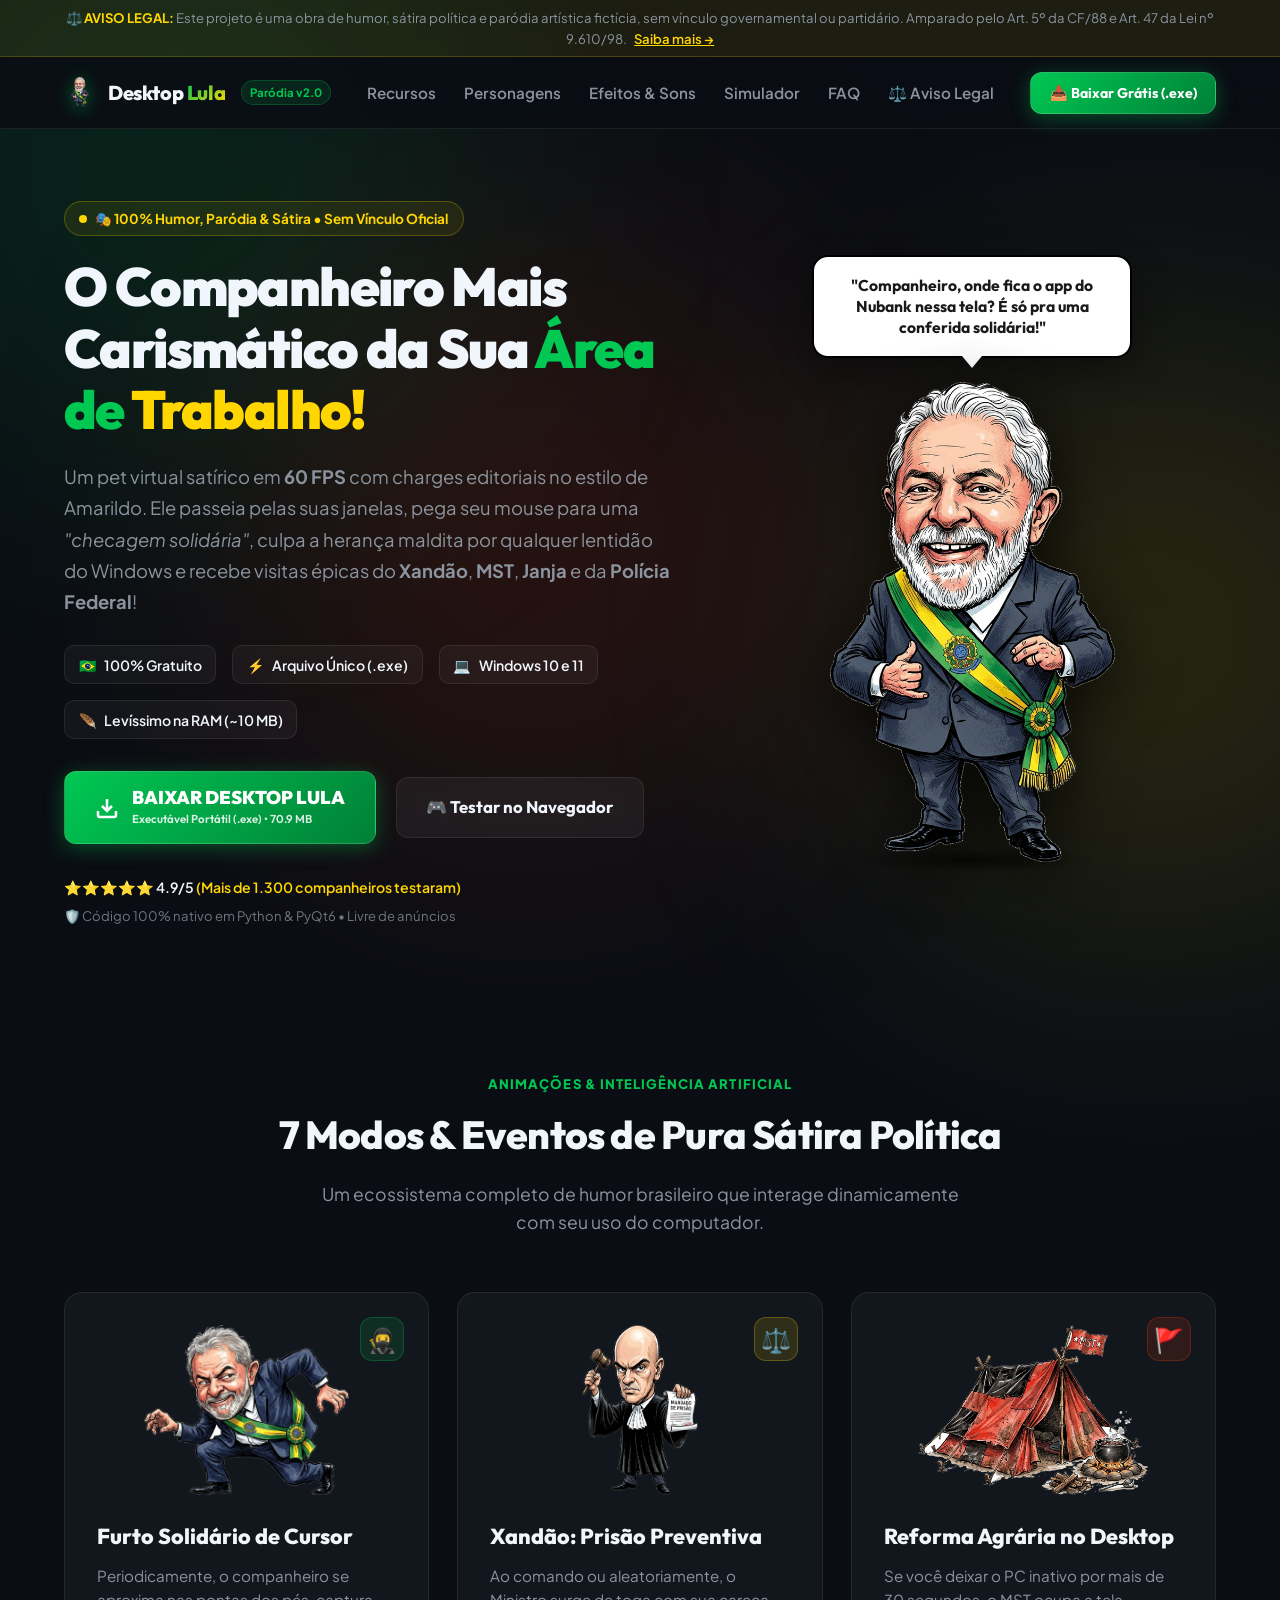
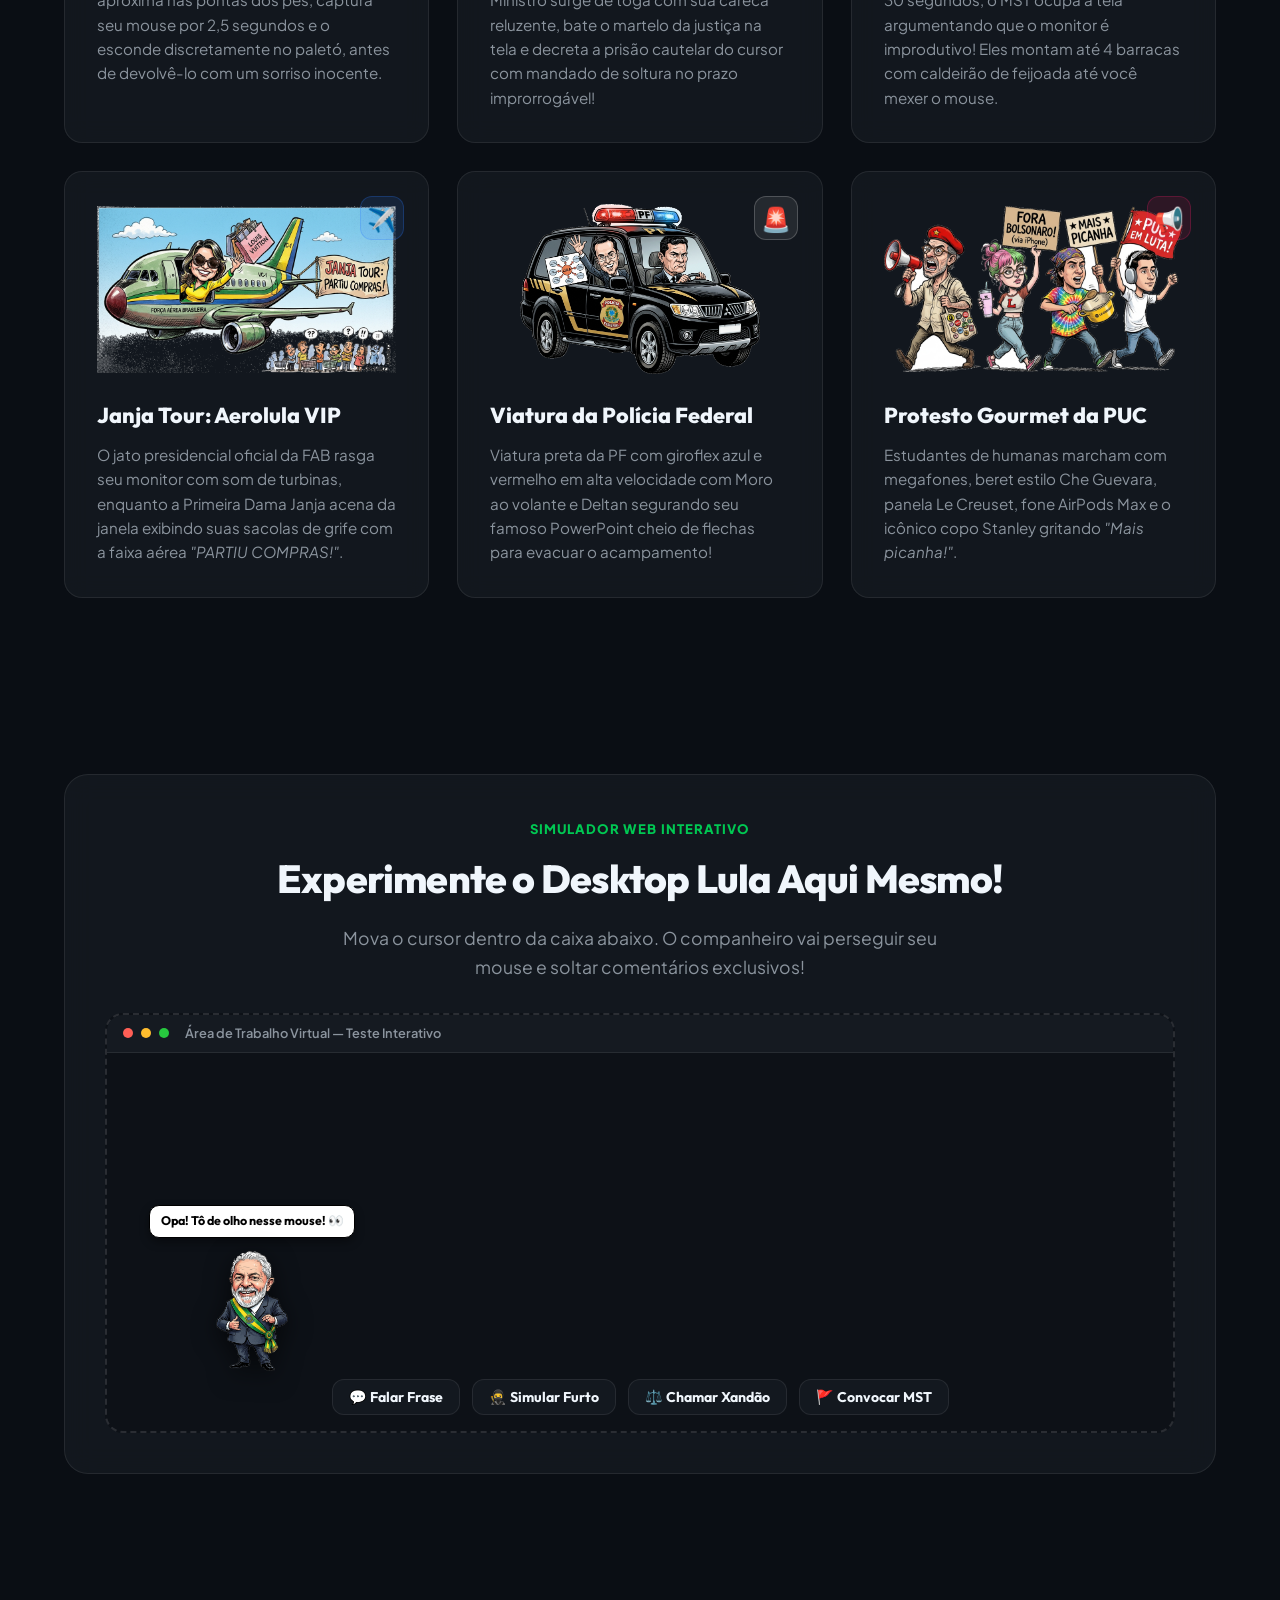
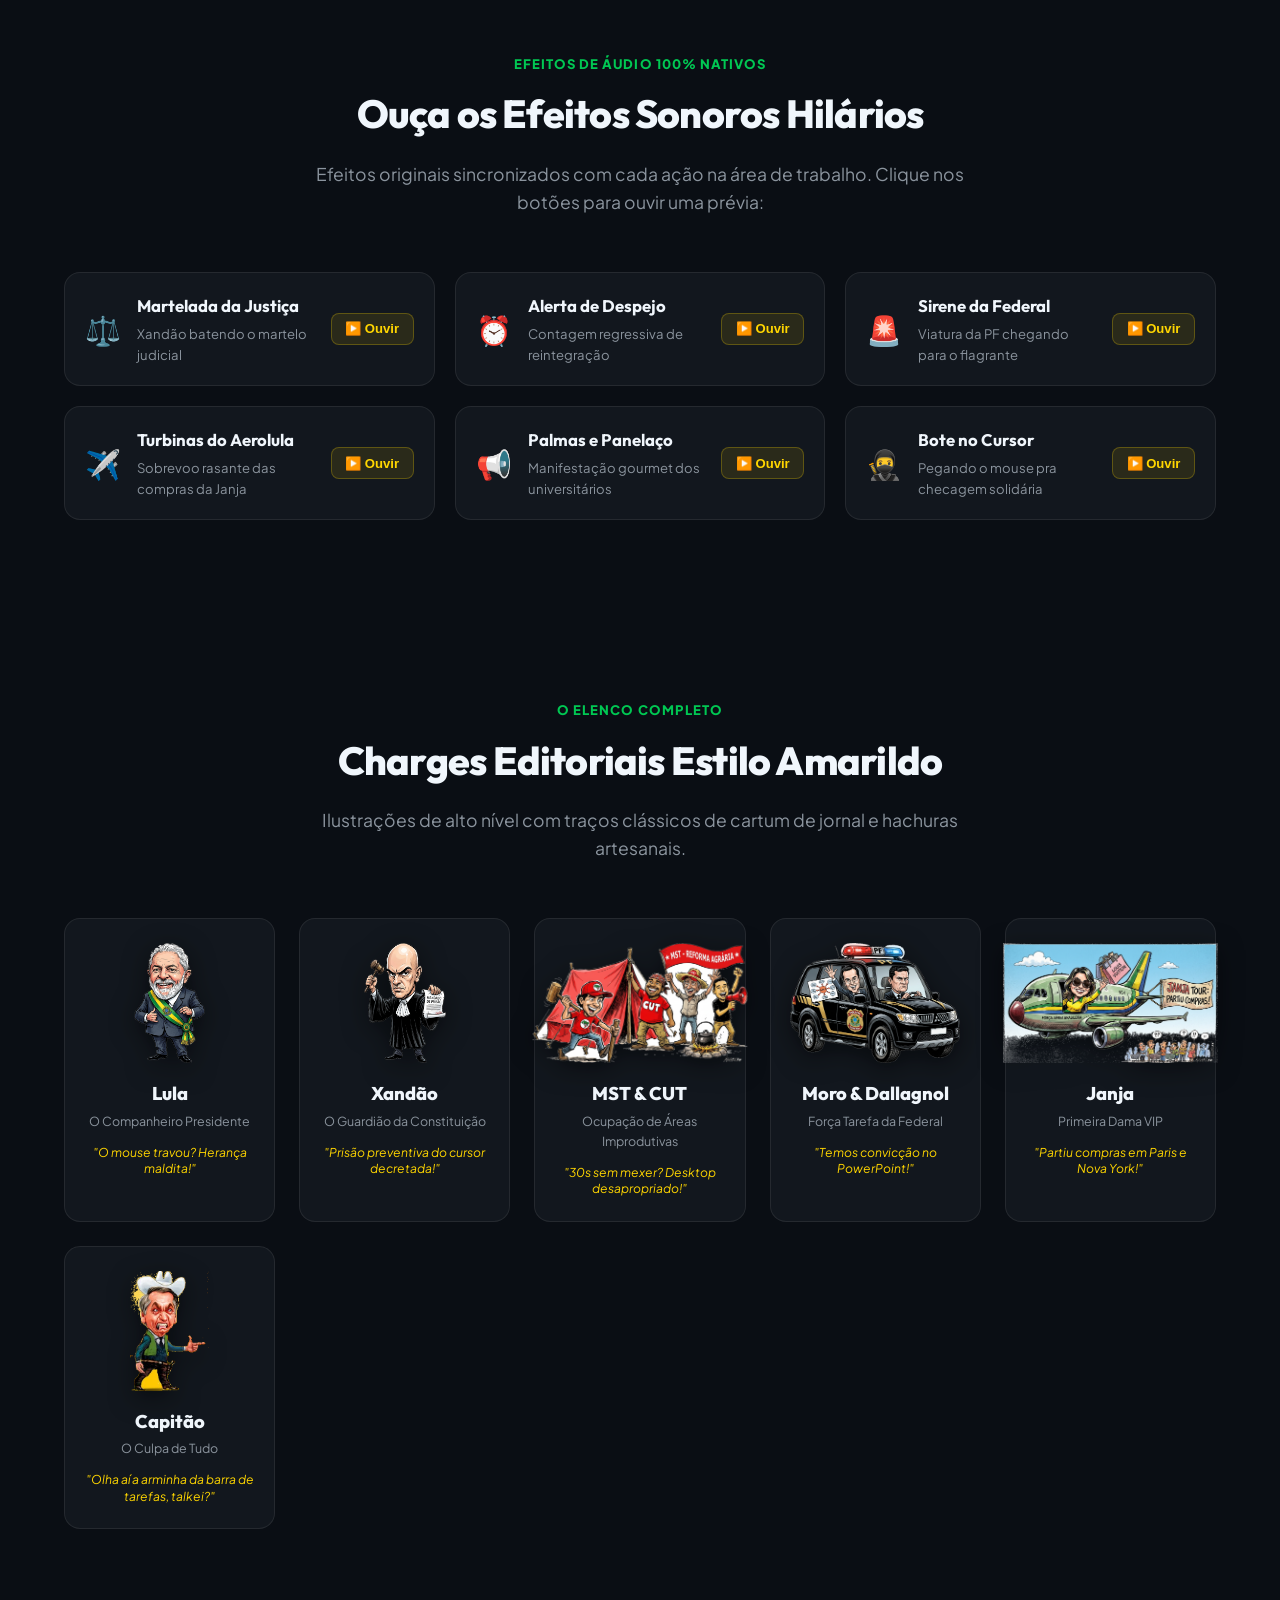
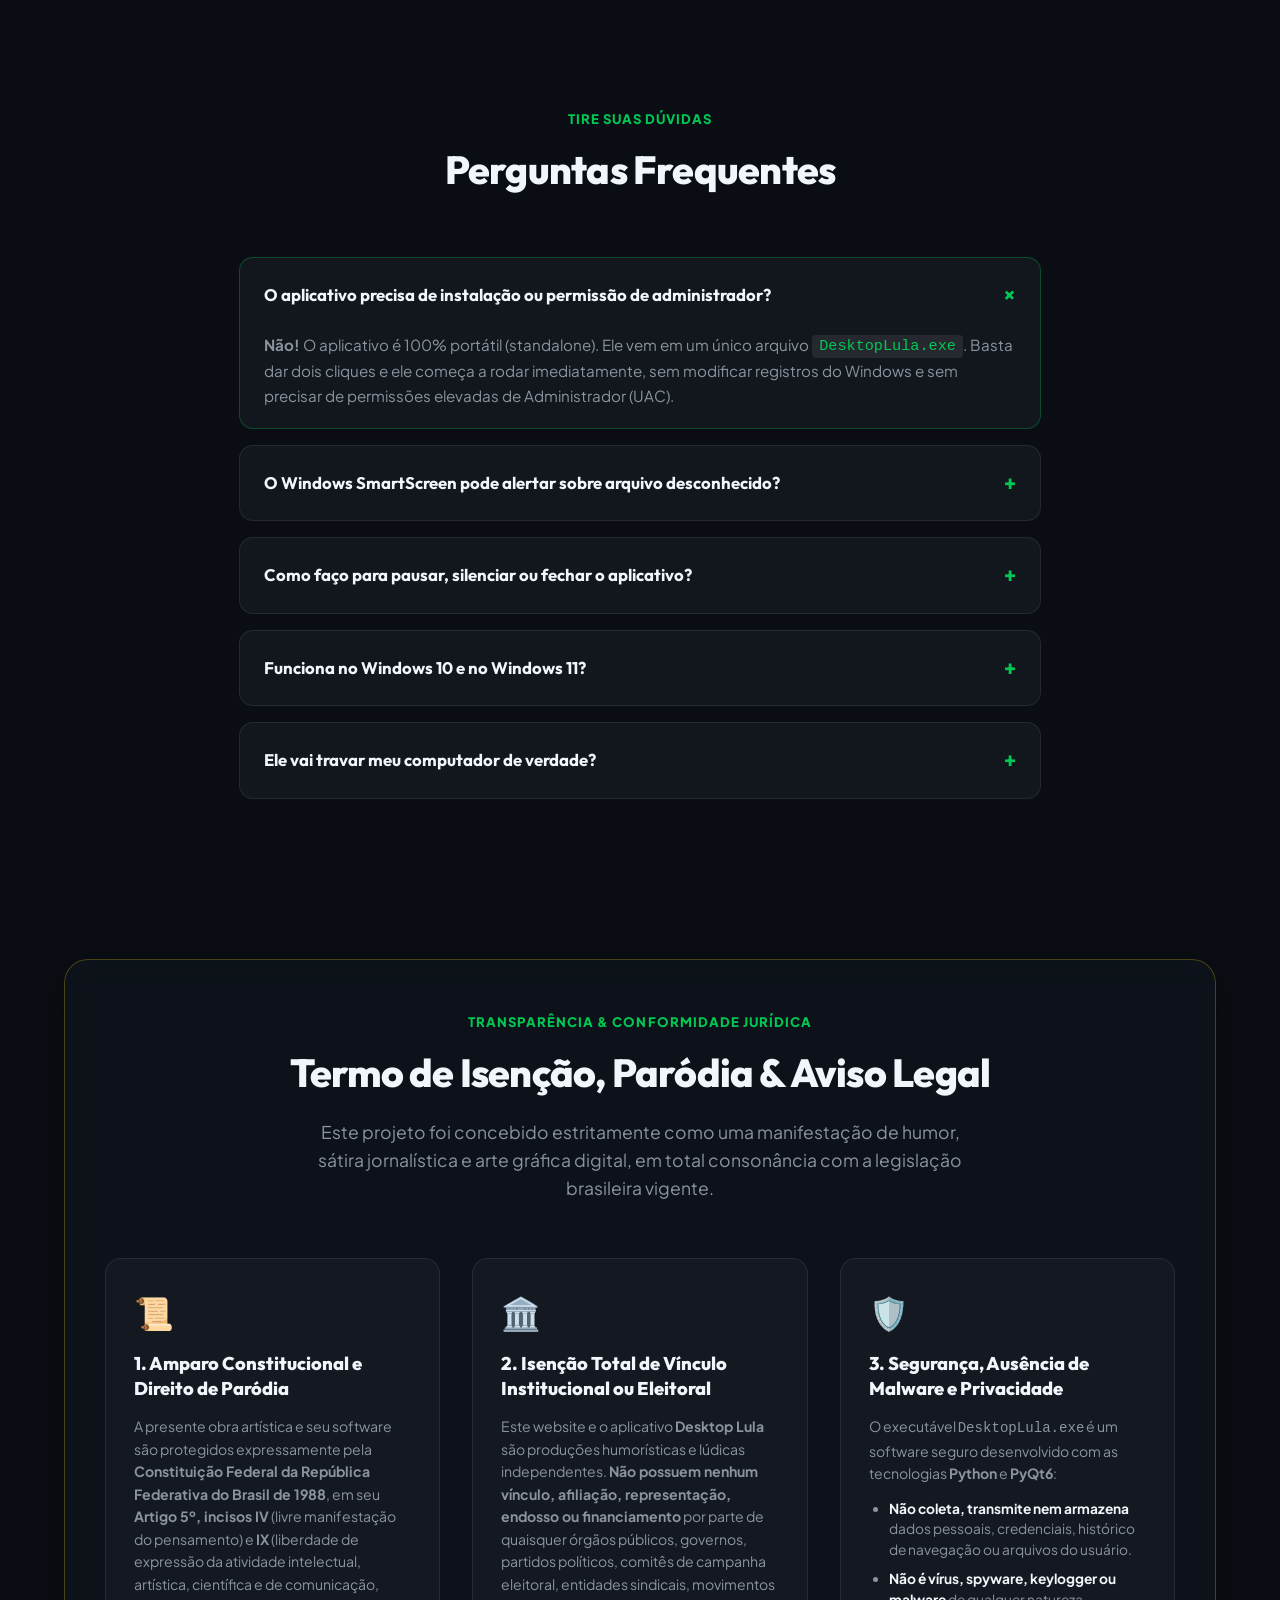
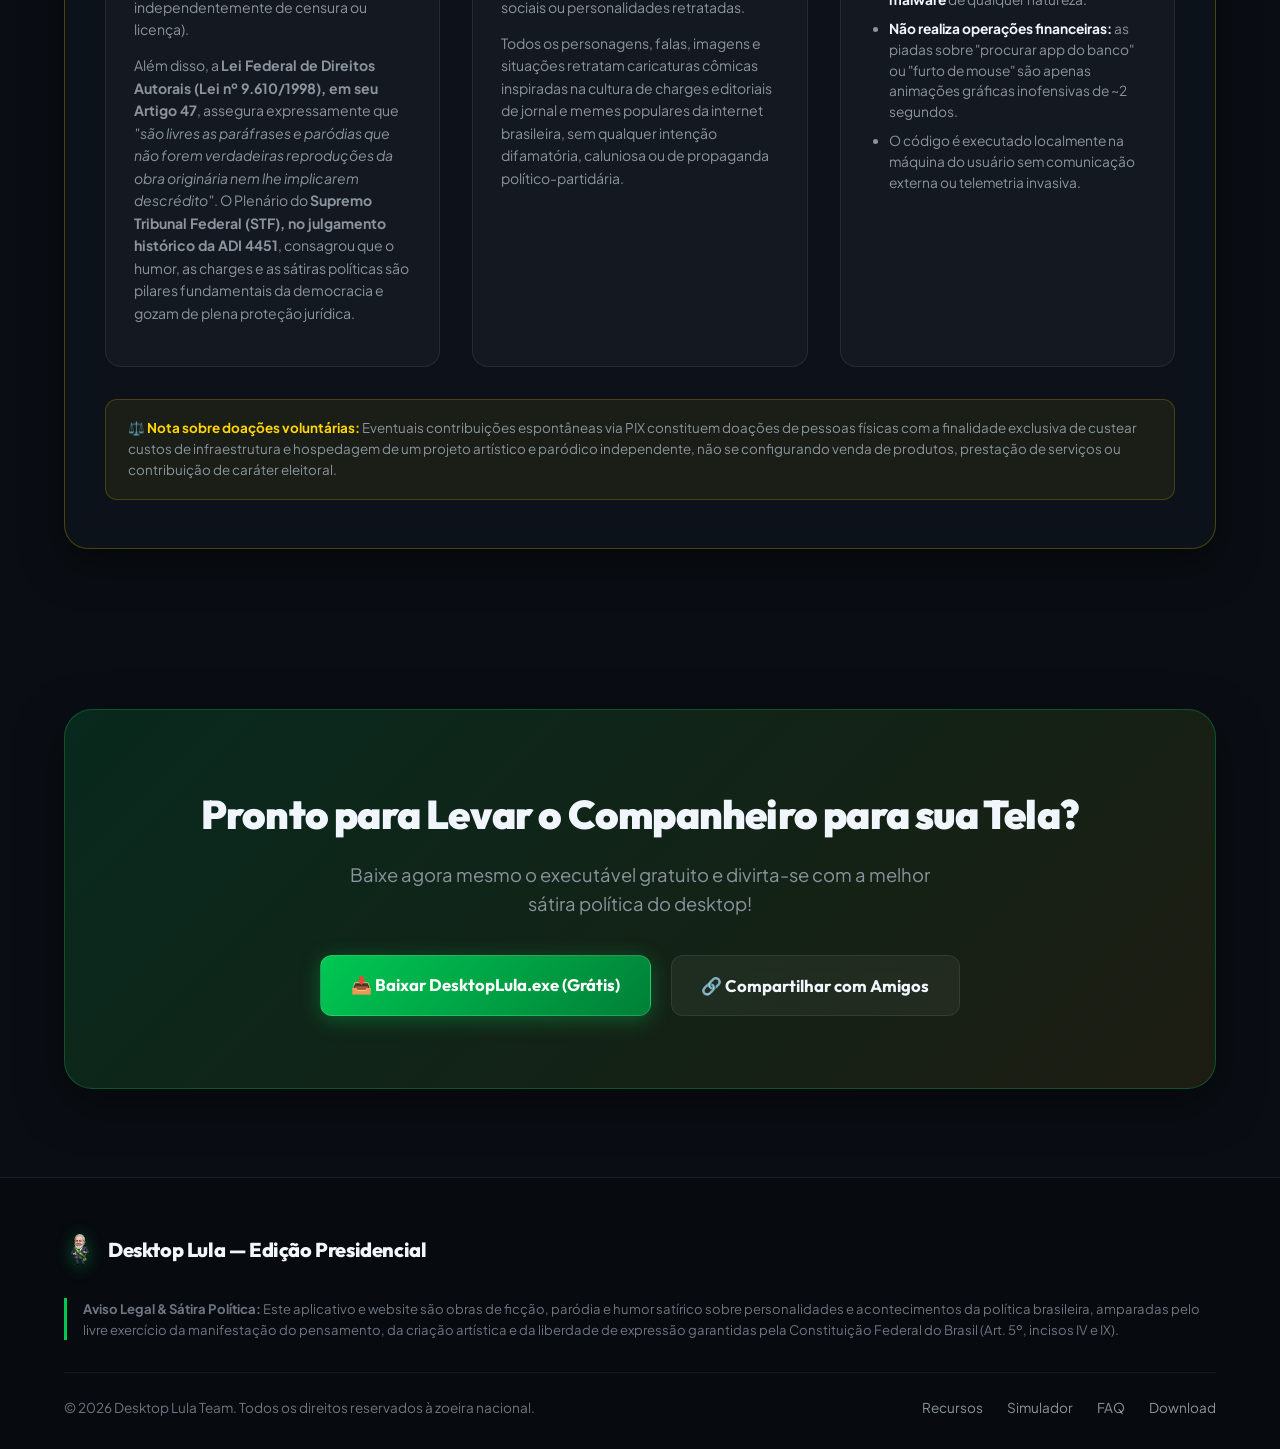
==== index.html @ 82ac5a2a "docs: configura links oficiais do repositorio e pasta docs para GitHub Pages" ====
<!DOCTYPE html>
<html lang="pt-BR">
<head>
  <meta charset="UTF-8">
  <meta name="viewport" content="width=device-width, initial-scale=1.0">
  <meta http-equiv="X-UA-Compatible" content="ie=edge">

  <!-- Primary Meta Tags & SEO -->
  <title>Desktop Lula: Edição Presidencial — O Pet Virtual Satírico para Windows</title>
  <meta name="title" content="Desktop Lula: Edição Presidencial — O Pet Virtual Satírico para Windows">
  <meta name="description" content="Baixe grátis o Desktop Lula: o mascote virtual satírico para Windows! Ele caminha pela sua tela, pega o cursor emprestado, traz o Xandão, MST, Janja e a Polícia Federal com charges exclusivas estilo Amarildo.">
  <meta name="keywords" content="desktop lula, lula pet virtual, shimeji lula windows, baixar lula pet pc, desktop pet brasil, xandao mouse, mst barracas pc, satira politica download gratis, aerolula janja, pet virtual satira">
  <meta name="author" content="Desktop Lula Team">
  <meta name="robots" content="index, follow, max-image-preview:large, max-snippet:-1, max-video-preview:-1">
  <link rel="canonical" href="https://pedrocentral09.github.io/luladesktop/">
  <meta name="theme-color" content="#008037">

  <!-- Open Graph / Facebook / WhatsApp -->
  <meta property="og:type" content="website">
  <meta property="og:url" content="https://pedrocentral09.github.io/luladesktop/">
  <meta property="og:title" content="Desktop Lula: Edição Presidencial — Baixe Grátis para Windows!">
  <meta property="og:description" content="O mascote virtual que pega seu mouse emprestado, culpa a herança maldita e traz visitas do Xandão, MST e Polícia Federal para sua área de trabalho!">
  <meta property="og:image" content="images/lula_hero.png">
  <meta property="og:image:alt" content="Caricatura do Desktop Lula caminhando na área de trabalho">
  <meta property="og:locale" content="pt_BR">
  <meta property="og:site_name" content="Desktop Lula Presidencial">

  <!-- Twitter Card -->
  <meta name="twitter:card" content="summary_large_image">
  <meta name="twitter:url" content="https://pedrocentral09.github.io/luladesktop/">
  <meta name="twitter:title" content="Desktop Lula: Edição Presidencial — Baixe Grátis para Windows!">
  <meta name="twitter:description" content="O pet virtual satírico que caminha pela sua tela e traz toda a política brasileira em charges animadas!">
  <meta name="twitter:image" content="images/lula_hero.png">

  <!-- Favicon -->
  <link rel="icon" type="image/x-icon" href="images/favicon.ico">

  <!-- Preconnect to fonts -->
  <link rel="preconnect" href="https://fonts.googleapis.com">
  <link rel="preconnect" href="https://fonts.gstatic.com" crossorigin>
  <link href="https://fonts.googleapis.com/css2?family=Outfit:wght@400;600;700;800;900&family=Plus+Jakarta+Sans:wght@400;500;600;700&display=swap" rel="stylesheet">

  <!-- Stylesheet -->
  <link rel="stylesheet" href="styles.css">

  <!-- Schema.org Structured Data -->
  <script type="application/ld+json">
  {
    "@context": "https://schema.org",
    "@type": "SoftwareApplication",
    "name": "Desktop Lula: Edição Presidencial",
    "operatingSystem": "Windows 10, Windows 11",
    "applicationCategory": "EntertainmentApplication",
    "softwareVersion": "2.0.0",
    "fileSize": "70MB",
    "offers": {
      "@type": "Offer",
      "price": "0",
      "priceCurrency": "BRL"
    },
    "description": "Aplicativo de pet virtual satírico para desktop Windows com animações fluidas a 60 FPS, física realista, efeitos sonoros e charges de sátira política.",
    "aggregateRating": {
      "@type": "AggregateRating",
      "ratingValue": "4.9",
      "ratingCount": "1380",
      "bestRating": "5",
      "worstRating": "1"
    },
    "downloadUrl": "https://github.com/pedrocentral09/luladesktop/releases/latest/download/DesktopLula.exe"
  }
  </script>
</head>
<body>

  <!-- Background Animated Glow Gradients -->
  <div class="ambient-glow glow-green"></div>
  <div class="ambient-glow glow-yellow"></div>
  <div class="ambient-glow glow-red"></div>

  <!-- Top Notice Bar (Disclaimer de Humor e Paródia) -->
  <div class="top-legal-bar">
    <div class="container text-center">
      <span>⚖️ <strong>AVISO LEGAL:</strong> Este projeto é uma obra de humor, sátira política e paródia artística fictícia, sem vínculo governamental ou partidário. Amparado pelo Art. 5º da CF/88 e Art. 47 da Lei nº 9.610/98. <a href="#aviso-legal" class="top-legal-link">Saiba mais &rarr;</a></span>
    </div>
  </div>

  <!-- Header / Navigation -->
  <header class="site-header">
    <div class="container nav-container">
      <a href="#" class="brand">
        <img src="images/favicon.ico" alt="Ícone Presidencial" class="brand-icon">
        <span class="brand-name">Desktop <span class="text-gradient">Lula</span></span>
        <span class="badge-version">Paródia v2.0</span>
      </a>

      <nav class="nav-links">
        <a href="#recursos">Recursos</a>
        <a href="#personagens">Personagens</a>
        <a href="#sons">Efeitos & Sons</a>
        <a href="#demo">Simulador</a>
        <a href="#faq">FAQ</a>
        <a href="#aviso-legal">⚖️ Aviso Legal</a>
      </nav>

      <div class="nav-actions">
        <a href="https://github.com/pedrocentral09/luladesktop/releases/latest/download/DesktopLula.exe" class="btn btn-primary btn-sm" download>
          <span>📥 Baixar Grátis (.exe)</span>
        </a>
      </div>
    </div>
  </header>

  <!-- Hero Section -->
  <section class="hero-section">
    <div class="container hero-grid">
      <div class="hero-content">
        <div class="pill-badge">
          <span class="pill-dot"></span>
          <span>🎭 100% Humor, Paródia & Sátira • Sem Vínculo Oficial</span>
        </div>

        <h1 class="hero-title">
          O Companheiro Mais Carismático da Sua <span class="highlight-green">Área de</span> <span class="highlight-yellow">Trabalho!</span>
        </h1>

        <p class="hero-description">
          Um pet virtual satírico em <strong>60 FPS</strong> com charges editoriais no estilo de Amarildo. 
          Ele passeia pelas suas janelas, pega seu mouse para uma <em>"checagem solidária"</em>, culpa a herança maldita por qualquer lentidão do Windows e recebe visitas épicas do <strong>Xandão</strong>, <strong>MST</strong>, <strong>Janja</strong> e da <strong>Polícia Federal</strong>!
        </p>

        <!-- Highlights Badges -->
        <div class="hero-badges">
          <div class="badge-item">
            <span class="badge-icon">🇧🇷</span>
            <span>100% Gratuito</span>
          </div>
          <div class="badge-item">
            <span class="badge-icon">⚡</span>
            <span>Arquivo Único (.exe)</span>
          </div>
          <div class="badge-item">
            <span class="badge-icon">💻</span>
            <span>Windows 10 e 11</span>
          </div>
          <div class="badge-item">
            <span class="badge-icon">🪶</span>
            <span>Levíssimo na RAM (~10 MB)</span>
          </div>
        </div>

        <!-- Primary CTA Buttons -->
        <div class="hero-cta-group">
          <a href="https://github.com/pedrocentral09/luladesktop/releases/latest/download/DesktopLula.exe" class="btn btn-primary btn-lg" id="btn-download" download>
            <div class="btn-icon-wrapper">
              <svg width="24" height="24" viewBox="0 0 24 24" fill="none" stroke="currentColor" stroke-width="2.5"><path d="M21 15v4a2 2 0 0 1-2 2H5a2 2 0 0 1-2-2v-4"></path><polyline points="7 10 12 15 17 10"></polyline><line x1="12" y1="15" x2="12" y2="3"></line></svg>
            </div>
            <div class="btn-text">
              <span class="btn-title">BAIXAR DESKTOP LULA</span>
              <span class="btn-sub">Executável Portátil (.exe) • 70.9 MB</span>
            </div>
          </a>

          <a href="#demo" class="btn btn-secondary btn-lg">
            <span>🎮 Testar no Navegador</span>
          </a>
        </div>

        <!-- Social Proof & Compatibility -->
        <div class="hero-footer-info">
          <div class="rating-stars">
            ⭐⭐⭐⭐⭐ <span class="rating-val">4.9/5</span> (Mais de 1.300 companheiros testaram)
          </div>
          <div class="safe-tag">
            <span class="safe-icon">🛡️</span> Código 100% nativo em Python & PyQt6 • Livre de anúncios
          </div>
        </div>
      </div>

      <!-- Hero Visual Art -->
      <div class="hero-visual">
        <div class="visual-card">
          <div class="speech-bubble-hero" id="hero-bubble">
            <p id="hero-phrase">"Companheiro, onde fica o app do Nubank nessa tela? É só pra uma conferida solidária!"</p>
            <span class="bubble-arrow"></span>
          </div>
          <img src="images/lula_hero.png" alt="Desktop Lula Caricatura Oficial" class="hero-character-img" id="hero-lula-img">
          <div class="ground-shadow"></div>
        </div>
      </div>
    </div>
  </section>

  <!-- Features Grid Section -->
  <section class="section features-section" id="recursos">
    <div class="container">
      <div class="section-header text-center">
        <span class="section-tag">Animações & Inteligência Artificial</span>
        <h2 class="section-title">7 Modos & Eventos de Pura Sátira Política</h2>
        <p class="section-desc">Um ecossistema completo de humor brasileiro que interage dinamicamente com seu uso do computador.</p>
      </div>

      <div class="features-grid">

        <!-- Feature 1 -->
        <div class="feature-card">
          <div class="feature-icon-badge badge-green">🥷</div>
          <div class="feature-img-box">
            <img src="images/lula_sneak.png" alt="Furto sutil do cursor do mouse" loading="lazy">
          </div>
          <h3 class="feature-title">Furto Solidário de Cursor</h3>
          <p class="feature-text">
            Periodicamente, o companheiro se aproxima nas pontas dos pés, captura seu mouse por 2,5 segundos e o esconde discretamente no paletó, antes de devolvê-lo com um sorriso inocente.
          </p>
        </div>

        <!-- Feature 2 -->
        <div class="feature-card">
          <div class="feature-icon-badge badge-gold">⚖️</div>
          <div class="feature-img-box">
            <img src="images/xandao.png" alt="Xandão decretando prisão preventiva do cursor" loading="lazy">
          </div>
          <h3 class="feature-title">Xandão: Prisão Preventiva</h3>
          <p class="feature-text">
            Ao comando ou aleatoriamente, o Ministro surge de toga com sua careca reluzente, bate o martelo da justiça na tela e decreta a prisão cautelar do cursor com mandado de soltura no prazo improrrogável!
          </p>
        </div>

        <!-- Feature 3 -->
        <div class="feature-card">
          <div class="feature-icon-badge badge-red">🚩</div>
          <div class="feature-img-box">
            <img src="images/tent.png" alt="Barracas do MST acampando no desktop" loading="lazy">
          </div>
          <h3 class="feature-title">Reforma Agrária no Desktop</h3>
          <p class="feature-text">
            Se você deixar o PC inativo por mais de 30 segundos, o MST ocupa a tela argumentando que o monitor é improdutivo! Eles montam até 4 barracas com caldeirão de feijoada até você mexer o mouse.
          </p>
        </div>

        <!-- Feature 4 -->
        <div class="feature-card">
          <div class="feature-icon-badge badge-blue">✈️</div>
          <div class="feature-img-box">
            <img src="images/plane.png" alt="Aerolula da Janja sobrevoando o desktop" loading="lazy">
          </div>
          <h3 class="feature-title">Janja Tour: Aerolula VIP</h3>
          <p class="feature-text">
            O jato presidencial oficial da FAB rasga seu monitor com som de turbinas, enquanto a Primeira Dama Janja acena da janela exibindo suas sacolas de grife com a faixa aérea <em>"PARTIU COMPRAS!"</em>.
          </p>
        </div>

        <!-- Feature 5 -->
        <div class="feature-card">
          <div class="feature-icon-badge badge-dark">🚨</div>
          <div class="feature-img-box">
            <img src="images/police.png" alt="Viatura da Federal com Moro e Dallagnol" loading="lazy">
          </div>
          <h3 class="feature-title">Viatura da Polícia Federal</h3>
          <p class="feature-text">
            Viatura preta da PF com giroflex azul e vermelho em alta velocidade com Moro ao volante e Deltan segurando seu famoso PowerPoint cheio de flechas para evacuar o acampamento!
          </p>
        </div>

        <!-- Feature 6 -->
        <div class="feature-card">
          <div class="feature-icon-badge badge-pink">📢</div>
          <div class="feature-img-box">
            <img src="images/puc.png" alt="Militantes da PUC com copo Stanley" loading="lazy">
          </div>
          <h3 class="feature-title">Protesto Gourmet da PUC</h3>
          <p class="feature-text">
            Estudantes de humanas marcham com megafones, beret estilo Che Guevara, panela Le Creuset, fone AirPods Max e o icônico copo Stanley gritando <em>"Mais picanha!"</em>.
          </p>
        </div>

      </div>
    </div>
  </section>

  <!-- Interactive Sandbox / Demo Simulator -->
  <section class="section demo-section" id="demo">
    <div class="container">
      <div class="demo-wrapper">
        <div class="demo-header">
          <span class="section-tag">Simulador Web Interativo</span>
          <h2 class="section-title">Experimente o Desktop Lula Aqui Mesmo!</h2>
          <p class="section-desc">Mova o cursor dentro da caixa abaixo. O companheiro vai perseguir seu mouse e soltar comentários exclusivos!</p>
        </div>

        <div class="canvas-arena" id="arena">
          <div class="arena-topbar">
            <span class="arena-dot red"></span>
            <span class="arena-dot yellow"></span>
            <span class="arena-dot green"></span>
            <span class="arena-title">Área de Trabalho Virtual — Teste Interativo</span>
          </div>

          <!-- Pet inside Simulator -->
          <div class="sim-pet" id="sim-pet">
            <div class="sim-bubble" id="sim-bubble">Opa! Tô de olho nesse mouse! 👀</div>
            <img src="images/lula_hero.png" alt="Simulador Lula" id="sim-img">
          </div>

          <!-- Interactive controls -->
          <div class="arena-controls">
            <button class="btn btn-sm btn-outline" id="btn-phrase">💬 Falar Frase</button>
            <button class="btn btn-sm btn-outline" id="btn-sound-grab">🥷 Simular Furto</button>
            <button class="btn btn-sm btn-outline" id="btn-sound-xandao">⚖️ Chamar Xandão</button>
            <button class="btn btn-sm btn-outline" id="btn-sound-mst">🚩 Convocar MST</button>
          </div>
        </div>
      </div>
    </div>
  </section>

  <!-- Soundboard / Audio Section -->
  <section class="section soundboard-section" id="sons">
    <div class="container">
      <div class="section-header text-center">
        <span class="section-tag">Efeitos de Áudio 100% Nativos</span>
        <h2 class="section-title">Ouça os Efeitos Sonoros Hilários</h2>
        <p class="section-desc">Efeitos originais sincronizados com cada ação na área de trabalho. Clique nos botões para ouvir uma prévia:</p>
      </div>

      <div class="sound-grid">
        <div class="sound-card" data-sound="xandao_gavel.wav">
          <div class="sound-icon">⚖️</div>
          <div class="sound-info">
            <h4>Martelada da Justiça</h4>
            <p>Xandão batendo o martelo judicial</p>
          </div>
          <button class="sound-play-btn" aria-label="Tocar martelada">▶️ Ouvir</button>
        </div>

        <div class="sound-card" data-sound="eviction_alert.wav">
          <div class="sound-icon">⏰</div>
          <div class="sound-info">
            <h4>Alerta de Despejo</h4>
            <p>Contagem regressiva de reintegração</p>
          </div>
          <button class="sound-play-btn" aria-label="Tocar alerta">▶️ Ouvir</button>
        </div>

        <div class="sound-card" data-sound="police_siren.wav">
          <div class="sound-icon">🚨</div>
          <div class="sound-info">
            <h4>Sirene da Federal</h4>
            <p>Viatura da PF chegando para o flagrante</p>
          </div>
          <button class="sound-play-btn" aria-label="Tocar sirene">▶️ Ouvir</button>
        </div>

        <div class="sound-card" data-sound="plane_flyby.wav">
          <div class="sound-icon">✈️</div>
          <div class="sound-info">
            <h4>Turbinas do Aerolula</h4>
            <p>Sobrevoo rasante das compras da Janja</p>
          </div>
          <button class="sound-play-btn" aria-label="Tocar avião">▶️ Ouvir</button>
        </div>

        <div class="sound-card" data-sound="protesto_puc.wav">
          <div class="sound-icon">📢</div>
          <div class="sound-info">
            <h4>Palmas e Panelaço</h4>
            <p>Manifestação gourmet dos universitários</p>
          </div>
          <button class="sound-play-btn" aria-label="Tocar protesto">▶️ Ouvir</button>
        </div>

        <div class="sound-card" data-sound="grab.wav">
          <div class="sound-icon">🥷</div>
          <div class="sound-info">
            <h4>Bote no Cursor</h4>
            <p>Pegando o mouse pra checagem solidária</p>
          </div>
          <button class="sound-play-btn" aria-label="Tocar bote">▶️ Ouvir</button>
        </div>
      </div>
    </div>
  </section>

  <!-- Characters Showcase -->
  <section class="section cast-section" id="personagens">
    <div class="container">
      <div class="section-header text-center">
        <span class="section-tag">O Elenco Completo</span>
        <h2 class="section-title">Charges Editoriais Estilo Amarildo</h2>
        <p class="section-desc">Ilustrações de alto nível com traços clássicos de cartum de jornal e hachuras artesanais.</p>
      </div>

      <div class="cast-grid">
        <div class="cast-card">
          <img src="images/lula_hero.png" alt="Lula Caricatura" class="cast-img" loading="lazy">
          <h3 class="cast-name">Lula</h3>
          <p class="cast-role">O Companheiro Presidente</p>
          <span class="cast-quote">"O mouse travou? Herança maldita!"</span>
        </div>

        <div class="cast-card">
          <img src="images/xandao.png" alt="Xandão Caricatura" class="cast-img" loading="lazy">
          <h3 class="cast-name">Xandão</h3>
          <p class="cast-role">O Guardião da Constituição</p>
          <span class="cast-quote">"Prisão preventiva do cursor decretada!"</span>
        </div>

        <div class="cast-card">
          <img src="images/mst_camp.png" alt="MST Caricatura" class="cast-img" loading="lazy">
          <h3 class="cast-name">MST & CUT</h3>
          <p class="cast-role">Ocupação de Áreas Improdutivas</p>
          <span class="cast-quote">"30s sem mexer? Desktop desapropriado!"</span>
        </div>

        <div class="cast-card">
          <img src="images/police.png" alt="Moro e Dallagnol Caricatura" class="cast-img" loading="lazy">
          <h3 class="cast-name">Moro & Dallagnol</h3>
          <p class="cast-role">Força Tarefa da Federal</p>
          <span class="cast-quote">"Temos convicção no PowerPoint!"</span>
        </div>

        <div class="cast-card">
          <img src="images/plane.png" alt="Janja Aerolula Caricatura" class="cast-img" loading="lazy">
          <h3 class="cast-name">Janja</h3>
          <p class="cast-role">Primeira Dama VIP</p>
          <span class="cast-quote">"Partiu compras em Paris e Nova York!"</span>
        </div>

        <div class="cast-card">
          <img src="images/bolsonaro.png" alt="Bolsonaro Caricatura" class="cast-img" loading="lazy">
          <h3 class="cast-name">Capitão</h3>
          <p class="cast-role">O Culpa de Tudo</p>
          <span class="cast-quote">"Olha aí a arminha da barra de tarefas, talkei?"</span>
        </div>
      </div>
    </div>
  </section>

  <!-- FAQ Section -->
  <section class="section faq-section" id="faq">
    <div class="container max-w-md">
      <div class="section-header text-center">
        <span class="section-tag">Tire Suas Dúvidas</span>
        <h2 class="section-title">Perguntas Frequentes</h2>
      </div>

      <div class="faq-accordion">
        <details class="faq-item" open>
          <summary class="faq-question">
            <span>O aplicativo precisa de instalação ou permissão de administrador?</span>
            <span class="faq-icon">+</span>
          </summary>
          <div class="faq-answer">
            <p><strong>Não!</strong> O aplicativo é 100% portátil (standalone). Ele vem em um único arquivo <code>DesktopLula.exe</code>. Basta dar dois cliques e ele começa a rodar imediatamente, sem modificar registros do Windows e sem precisar de permissões elevadas de Administrador (UAC).</p>
          </div>
        </details>

        <details class="faq-item">
          <summary class="faq-question">
            <span>O Windows SmartScreen pode alertar sobre arquivo desconhecido?</span>
            <span class="faq-icon">+</span>
          </summary>
          <div class="faq-answer">
            <p>Sim, como se trata de um executável independente novo e sem certificado comercial da Microsoft de dezenas de milhares de dólares, o Windows pode exibir a tela azul do SmartScreen. Basta clicar em <strong>"Mais informações"</strong> e depois em <strong>"Executar assim mesmo"</strong>. O código é 100% limpo, feito em Python e PyQt6.</p>
          </div>
        </details>

        <details class="faq-item">
          <summary class="faq-question">
            <span>Como faço para pausar, silenciar ou fechar o aplicativo?</span>
            <span class="faq-icon">+</span>
          </summary>
          <div class="faq-answer">
            <p>O Desktop Lula fica discretamente na bandeja do sistema (perto do relógio do Windows). Basta clicar com o botão direito no ícone presidencial para abrir o menu completo com opções de <strong>Pausar</strong>, <strong>Silenciar Sons</strong>, <strong>Disparar Ações Manuais</strong> ou <strong>Fechar</strong>.</p>
          </div>
        </details>

        <details class="faq-item">
          <summary class="faq-question">
            <span>Funciona no Windows 10 e no Windows 11?</span>
            <span class="faq-icon">+</span>
          </summary>
          <div class="faq-answer">
            <p>Sim! É totalmente compatível com Windows 10 e Windows 11 (64-bit), suportando múltiplos monitores e mantendo transparência suave com aceleração de hardware.</p>
          </div>
        </details>

        <details class="faq-item">
          <summary class="faq-question">
            <span>Ele vai travar meu computador de verdade?</span>
            <span class="faq-icon">+</span>
          </summary>
          <div class="faq-answer">
            <p>Não! Todas as interações com o mouse duram apenas cerca de 2 segundos para fins de piada visual e devolvem imediatamente o controle total do cursor para você. O uso de memória RAM é de apenas ~10 a 20 MB.</p>
          </div>
        </details>
      </div>
    </div>
  </section>

  <!-- Seção de Termo Legal e Isenção de Responsabilidade (Disclaimer Jurídico) -->
  <section class="section legal-section" id="aviso-legal">
    <div class="container">
      <div class="legal-card-main">
        <div class="section-header text-center">
          <span class="section-tag">Transparência & Conformidade Jurídica</span>
          <h2 class="section-title">Termo de Isenção, Paródia & Aviso Legal</h2>
          <p class="section-desc">
            Este projeto foi concebido estritamente como uma manifestação de humor, sátira jornalística e arte gráfica digital, em total consonância com a legislação brasileira vigente.
          </p>
        </div>

        <div class="legal-grid">
          <!-- Bloco 1: Amparo Constitucional e Liberdade de Expressão -->
          <div class="legal-card">
            <div class="legal-icon">📜</div>
            <h3>1. Amparo Constitucional e Direito de Paródia</h3>
            <p>
              A presente obra artística e seu software são protegidos expressamente pela <strong>Constituição Federal da República Federativa do Brasil de 1988</strong>, em seu <strong>Artigo 5º, incisos IV</strong> (livre manifestação do pensamento) e <strong>IX</strong> (liberdade de expressão da atividade intelectual, artística, científica e de comunicação, independentemente de censura ou licença).
            </p>
            <p>
              Além disso, a <strong>Lei Federal de Direitos Autorais (Lei nº 9.610/1998), em seu Artigo 47</strong>, assegura expressamente que <em>"são livres as paráfrases e paródias que não forem verdadeiras reproduções da obra originária nem lhe implicarem descrédito"</em>. O Plenário do <strong>Supremo Tribunal Federal (STF), no julgamento histórico da ADI 4451</strong>, consagrou que o humor, as charges e as sátiras políticas são pilares fundamentais da democracia e gozam de plena proteção jurídica.
            </p>
          </div>

          <!-- Bloco 2: Ausência de Vínculo Partidário ou Governamental -->
          <div class="legal-card">
            <div class="legal-icon">🏛️</div>
            <h3>2. Isenção Total de Vínculo Institucional ou Eleitoral</h3>
            <p>
              Este website e o aplicativo <strong>Desktop Lula</strong> são produções humorísticas e lúdicas independentes. <strong>Não possuem nenhum vínculo, afiliação, representação, endosso ou financiamento</strong> por parte de quaisquer órgãos públicos, governos, partidos políticos, comitês de campanha eleitoral, entidades sindicais, movimentos sociais ou personalidades retratadas.
            </p>
            <p>
              Todos os personagens, falas, imagens e situações retratam caricaturas cômicas inspiradas na cultura de charges editoriais de jornal e memes populares da internet brasileira, sem qualquer intenção difamatória, caluniosa ou de propaganda político-partidária.
            </p>
          </div>

          <!-- Bloco 3: Segurança Técnica, Privacidade e Integridade -->
          <div class="legal-card">
            <div class="legal-icon">🛡️</div>
            <h3>3. Segurança, Ausência de Malware e Privacidade</h3>
            <p>
              O executável <code>DesktopLula.exe</code> é um software seguro desenvolvido com as tecnologias <strong>Python</strong> e <strong>PyQt6</strong>:
            </p>
            <ul class="legal-list">
              <li><strong>Não coleta, transmite nem armazena</strong> dados pessoais, credenciais, histórico de navegação ou arquivos do usuário.</li>
              <li><strong>Não é vírus, spyware, keylogger ou malware</strong> de qualquer natureza.</li>
              <li><strong>Não realiza operações financeiras:</strong> as piadas sobre "procurar app do banco" ou "furto de mouse" são apenas animações gráficas inofensivas de ~2 segundos.</li>
              <li>O código é executado localmente na máquina do usuário sem comunicação externa ou telemetria invasiva.</li>
            </ul>
          </div>
        </div>

        <div class="legal-notice-box">
          <p>
            ⚖️ <strong>Nota sobre doações voluntárias:</strong> Eventuais contribuições espontâneas via PIX constituem doações de pessoas físicas com a finalidade exclusiva de custear custos de infraestrutura e hospedagem de um projeto artístico e paródico independente, não se configurando venda de produtos, prestação de serviços ou contribuição de caráter eleitoral.
          </p>
        </div>
      </div>
    </div>
  </section>

  <!-- Final CTA Banner -->
  <section class="section final-cta-section">
    <div class="container text-center">
      <div class="cta-box">
        <h2 class="cta-box-title">Pronto para Levar o Companheiro para sua Tela?</h2>
        <p class="cta-box-desc">Baixe agora mesmo o executável gratuito e divirta-se com a melhor sátira política do desktop!</p>
        <div class="cta-box-actions">
          <a href="https://github.com/pedrocentral09/luladesktop/releases/latest/download/DesktopLula.exe" class="btn btn-primary btn-lg" download>
            <span>📥 Baixar DesktopLula.exe (Grátis)</span>
          </a>
          <button class="btn btn-secondary btn-lg" onclick="navigator.clipboard.writeText(window.location.href); alert('Link da página copiado com sucesso! Compartilhe com os amigos no WhatsApp e Telegram.');">
            <span>🔗 Compartilhar com Amigos</span>
          </button>
        </div>
      </div>
    </div>
  </section>

  <!-- Site Footer -->
  <footer class="site-footer">
    <div class="container footer-content">
      <div class="footer-brand">
        <img src="images/favicon.ico" alt="Ícone Presidencial" class="brand-icon">
        <span class="brand-name">Desktop Lula — Edição Presidencial</span>
      </div>

      <div class="footer-disclaimer">
        <p>
          <strong>Aviso Legal & Sátira Política:</strong> Este aplicativo e website são obras de ficção, paródia e humor satírico sobre personalidades e acontecimentos da política brasileira, amparadas pelo livre exercício da manifestação do pensamento, da criação artística e da liberdade de expressão garantidas pela Constituição Federal do Brasil (Art. 5º, incisos IV e IX).
        </p>
      </div>

      <div class="footer-bottom">
        <p>© 2026 Desktop Lula Team. Todos os direitos reservados à zoeira nacional.</p>
        <div class="footer-links">
          <a href="#recursos">Recursos</a>
          <a href="#demo">Simulador</a>
          <a href="#faq">FAQ</a>
          <a href="https://github.com/pedrocentral09/luladesktop/releases/latest/download/DesktopLula.exe" download>Download</a>
        </div>
      </div>
    </div>
  </footer>

  <!-- Modal de Doação / Apoio Solidário no Download -->
  <div class="modal-overlay" id="donation-modal" role="dialog" aria-modal="true" aria-labelledby="modal-title">
    <div class="modal-card">
      <button class="modal-close-btn" id="modal-close" aria-label="Fechar janela">&times;</button>
      
      <div class="modal-header text-center">
        <div class="modal-badge">
          <span class="badge-dot"></span>
          <span>✅ Seu download está iniciando...</span>
        </div>
        <div class="modal-avatar">
          <img src="images/lula_hero.png" alt="Lula pedindo o Pix solidário" class="modal-lula-img">
        </div>
        <h3 class="modal-title" id="modal-title">Fortaleça com o <span class="highlight-yellow">Pix da Picanha!</span> 🥩🍺</h3>
        <p class="modal-desc">
          O <strong>Desktop Lula</strong> é 100% gratuito e livre de anúncios. Se você curtiu o projeto, que tal pagar um cafezinho ou contribuir com as despesas do Aerolula?
        </p>
      </div>

      <!-- Quick values -->
      <div class="donation-options">
        <button class="donation-pill active" data-val="2.00">☕ R$ 2,00 <span>Cafezinho</span></button>
        <button class="donation-pill" data-val="5.00">🍺 R$ 5,00 <span>Cervejinha</span></button>
        <button class="donation-pill" data-val="10.00">🥩 R$ 10,00 <span>Picanha</span></button>
        <button class="donation-pill" data-val="20.00">❤️ R$ 20,00 <span>Taxa do Amor</span></button>
      </div>

      <!-- PIX Box -->
      <div class="pix-box">
        <div class="pix-info">
          <span class="pix-label">Chave PIX (Aleatória / E-mail):</span>
          <div class="pix-key-wrapper">
            <input type="text" readonly id="pix-key-input" value="suachavepix@exemplo.com.br" class="pix-input">
            <button class="btn btn-sm btn-primary" id="btn-copy-pix">
              <span id="copy-pix-text">📋 Copiar Chave</span>
            </button>
          </div>
        </div>
        <div class="pix-qr-section">
          <img src="https://api.qrserver.com/v1/create-qr-code/?size=140x140&data=suachavepix@exemplo.com.br" alt="QR Code PIX" id="pix-qr-img" class="pix-qr">
          <span class="pix-qr-hint">Abra o app do seu banco e aponte a câmera</span>
        </div>
      </div>

      <!-- Alternative Payment (Livepix / Mercado Pago) -->
      <div class="alt-payment text-center">
        <span>Ou prefere apoiar por cartão / boleto?</span>
        <a href="https://livepix.gg/" target="_blank" rel="noopener" class="link-alt-pay">Acessar página no Livepix / Mercado Pago &rarr;</a>
      </div>

      <div class="modal-footer text-center">
        <button class="btn-skip-download" id="btn-modal-continue">
          Não posso apoiar agora, apenas continuar com o download &rarr;
        </button>
      </div>
    </div>
  </div>

  <!-- Scripts -->
  <script src="app.js"></script>
</body>
</html>
---- styles.css ----
/* ==========================================================================
   Desktop Lula: Edição Presidencial — Modern Satirical Landing Page Styles
   ========================================================================== */

:root {
  --bg-dark: #0a0e14;
  --bg-card: rgba(22, 27, 34, 0.75);
  --bg-card-hover: rgba(30, 38, 48, 0.85);
  --border-card: rgba(255, 255, 255, 0.08);
  --border-card-hover: rgba(0, 200, 83, 0.35);

  --text-main: #f0f6fc;
  --text-muted: #8b949e;
  --text-dim: #6e7681;

  --color-green: #00c853;
  --color-green-dark: #008037;
  --color-yellow: #ffd600;
  --color-red: #ff3d00;
  --color-blue: #2979ff;
  --color-gold: #ffab00;

  --font-heading: 'Outfit', sans-serif;
  --font-body: 'Plus Jakarta Sans', -apple-system, BlinkMacSystemFont, sans-serif;

  --transition-fast: 0.18s ease;
  --transition-normal: 0.28s cubic-bezier(0.16, 1, 0.3, 1);
  --shadow-glow-green: 0 0 35px rgba(0, 200, 83, 0.2);
  --shadow-glow-gold: 0 0 35px rgba(255, 214, 0, 0.2);
}

/* Reset & Basics */
* {
  margin: 0;
  padding: 0;
  box-sizing: border-box;
}

html {
  scroll-behavior: smooth;
  font-size: 16px;
}

body {
  background-color: var(--bg-dark);
  color: var(--text-main);
  font-family: var(--font-body);
  line-height: 1.6;
  overflow-x: hidden;
  position: relative;
  -webkit-font-smoothing: antialiased;
}

/* Ambient Background Glow */
.ambient-glow {
  position: fixed;
  width: 550px;
  height: 550px;
  border-radius: 50%;
  filter: blur(140px);
  pointer-events: none;
  z-index: 0;
  opacity: 0.15;
}

.glow-green {
  top: -100px;
  left: -100px;
  background: var(--color-green);
}

.glow-yellow {
  top: 40%;
  right: -150px;
  background: var(--color-yellow);
}

.glow-red {
  bottom: 10%;
  left: 20%;
  background: var(--color-red);
}

/* Container */
.container {
  width: 100%;
  max-width: 1200px;
  margin: 0 auto;
  padding: 0 1.5rem;
  position: relative;
  z-index: 2;
}

.max-w-md {
  max-width: 850px;
}

.text-center {
  text-align: center;
}

/* Header & Nav */
.site-header {
  position: sticky;
  top: 0;
  z-index: 100;
  background: rgba(10, 14, 20, 0.85);
  backdrop-filter: blur(16px);
  border-bottom: 1px solid var(--border-card);
  padding: 0.9rem 0;
  transition: var(--transition-normal);
}

.nav-container {
  display: flex;
  align-items: center;
  justify-content: space-between;
}

.brand {
  display: flex;
  align-items: center;
  gap: 0.75rem;
  text-decoration: none;
  color: var(--text-main);
}

.brand-icon {
  width: 32px;
  height: 32px;
  border-radius: 8px;
  filter: drop-shadow(0 2px 8px rgba(0, 200, 83, 0.4));
}

.brand-name {
  font-family: var(--font-heading);
  font-weight: 800;
  font-size: 1.25rem;
  letter-spacing: -0.02em;
}

.text-gradient {
  background: linear-gradient(135deg, var(--color-green), var(--color-yellow));
  -webkit-background-clip: text;
  -webkit-text-fill-color: transparent;
}

.badge-version {
  font-size: 0.72rem;
  font-weight: 700;
  background: rgba(0, 200, 83, 0.12);
  color: var(--color-green);
  border: 1px solid rgba(0, 200, 83, 0.25);
  padding: 0.15rem 0.5rem;
  border-radius: 20px;
  margin-left: 0.25rem;
}

.nav-links {
  display: flex;
  gap: 1.75rem;
}

.nav-links a {
  color: var(--text-muted);
  text-decoration: none;
  font-size: 0.95rem;
  font-weight: 600;
  transition: var(--transition-fast);
}

.nav-links a:hover {
  color: var(--text-main);
}

/* Buttons */
.btn {
  display: inline-flex;
  align-items: center;
  justify-content: center;
  gap: 0.6rem;
  text-decoration: none;
  font-family: var(--font-heading);
  font-weight: 700;
  border-radius: 12px;
  cursor: pointer;
  border: none;
  transition: var(--transition-normal);
}

.btn-sm {
  padding: 0.55rem 1.15rem;
  font-size: 0.88rem;
}

.btn-lg {
  padding: 1rem 1.85rem;
  font-size: 1.05rem;
}

.btn-primary {
  background: linear-gradient(135deg, #00c853 0%, #008037 100%);
  color: #ffffff;
  box-shadow: 0 4px 20px rgba(0, 200, 83, 0.35);
  border: 1px solid rgba(255, 255, 255, 0.15);
}

.btn-primary:hover {
  transform: translateY(-2px);
  box-shadow: 0 8px 28px rgba(0, 200, 83, 0.55);
}

.btn-secondary {
  background: rgba(255, 255, 255, 0.05);
  color: var(--text-main);
  border: 1px solid var(--border-card);
  backdrop-filter: blur(8px);
}

.btn-secondary:hover {
  background: rgba(255, 255, 255, 0.1);
  border-color: rgba(255, 255, 255, 0.2);
  transform: translateY(-2px);
}

.btn-outline {
  background: rgba(22, 27, 34, 0.8);
  color: var(--text-main);
  border: 1px solid var(--border-card);
  padding: 0.5rem 1rem;
}

.btn-outline:hover {
  border-color: var(--color-green);
  color: var(--color-green);
}

/* Hero Section */
.hero-section {
  padding: 4.5rem 0 3.5rem;
  position: relative;
  z-index: 2;
}

.hero-grid {
  display: grid;
  grid-template-columns: 1.25fr 1fr;
  align-items: center;
  gap: 3.5rem;
}

.pill-badge {
  display: inline-flex;
  align-items: center;
  gap: 0.5rem;
  background: rgba(255, 214, 0, 0.08);
  border: 1px solid rgba(255, 214, 0, 0.25);
  color: var(--color-yellow);
  font-size: 0.85rem;
  font-weight: 700;
  padding: 0.35rem 0.9rem;
  border-radius: 30px;
  margin-bottom: 1.25rem;
}

.pill-dot {
  width: 8px;
  height: 8px;
  background: var(--color-yellow);
  border-radius: 50%;
  animation: pulse-dot 1.8s infinite;
}

@keyframes pulse-dot {
  0%, 100% { opacity: 1; transform: scale(1); }
  50% { opacity: 0.4; transform: scale(0.8); }
}

.hero-title {
  font-family: var(--font-heading);
  font-size: 3.35rem;
  font-weight: 900;
  line-height: 1.15;
  letter-spacing: -0.03em;
  margin-bottom: 1.25rem;
}

.highlight-green {
  color: var(--color-green);
}

.highlight-yellow {
  color: var(--color-yellow);
}

.hero-description {
  font-size: 1.15rem;
  color: var(--text-muted);
  line-height: 1.7;
  margin-bottom: 1.75rem;
}

.hero-badges {
  display: flex;
  flex-wrap: wrap;
  gap: 1rem;
  margin-bottom: 2rem;
}

.badge-item {
  display: flex;
  align-items: center;
  gap: 0.45rem;
  background: rgba(255, 255, 255, 0.04);
  border: 1px solid var(--border-card);
  padding: 0.45rem 0.85rem;
  border-radius: 10px;
  font-size: 0.88rem;
  font-weight: 600;
  color: var(--text-main);
}

.hero-cta-group {
  display: flex;
  flex-wrap: wrap;
  align-items: center;
  gap: 1.25rem;
  margin-bottom: 2rem;
}

#btn-download {
  display: flex;
  align-items: center;
  gap: 0.85rem;
  padding: 0.95rem 1.85rem;
}

.btn-icon-wrapper svg {
  display: block;
}

.btn-text {
  display: flex;
  flex-direction: column;
  text-align: left;
}

.btn-title {
  font-size: 1.15rem;
  font-weight: 900;
  line-height: 1.2;
}

.btn-sub {
  font-size: 0.72rem;
  font-weight: 600;
  opacity: 0.85;
}

.hero-footer-info {
  display: flex;
  flex-direction: column;
  gap: 0.4rem;
  font-size: 0.88rem;
  color: var(--text-muted);
}

.rating-stars {
  font-weight: 600;
  color: var(--color-yellow);
}

.rating-val {
  color: var(--text-main);
}

.safe-tag {
  color: var(--text-dim);
  font-size: 0.82rem;
}

/* Hero Visual Card */
.hero-visual {
  display: flex;
  justify-content: center;
  position: relative;
}

.visual-card {
  position: relative;
  display: flex;
  flex-direction: column;
  align-items: center;
}

.speech-bubble-hero {
  position: relative;
  background: #ffffff;
  color: #1a1a1a;
  padding: 1.1rem 1.4rem;
  border-radius: 16px;
  box-shadow: 0 12px 35px rgba(0, 0, 0, 0.4);
  border: 2px solid #000000;
  max-width: 320px;
  margin-bottom: 1.5rem;
  font-family: var(--font-heading);
  font-weight: 700;
  font-size: 0.98rem;
  line-height: 1.35;
  text-align: center;
  animation: float-bubble 3.5s ease-in-out infinite;
}

@keyframes float-bubble {
  0%, 100% { transform: translateY(0); }
  50% { transform: translateY(-8px); }
}

.bubble-arrow {
  position: absolute;
  bottom: -12px;
  left: 50%;
  transform: translateX(-50%);
  width: 0;
  height: 0;
  border-left: 10px solid transparent;
  border-right: 10px solid transparent;
  border-top: 12px solid #ffffff;
}

.hero-character-img {
  max-height: 480px;
  width: auto;
  filter: drop-shadow(0 15px 30px rgba(0, 0, 0, 0.7));
  animation: breathe-lula 4s ease-in-out infinite;
  transition: transform var(--transition-normal);
}

.hero-character-img:hover {
  transform: scale(1.03) rotate(1deg);
}

@keyframes breathe-lula {
  0%, 100% { transform: translateY(0); }
  50% { transform: translateY(-6px); }
}

.ground-shadow {
  width: 240px;
  height: 25px;
  background: radial-gradient(ellipse at center, rgba(0, 0, 0, 0.6) 0%, rgba(0, 0, 0, 0) 70%);
  margin-top: -15px;
}

/* Sections Common */
.section {
  padding: 5.5rem 0;
  position: relative;
  z-index: 2;
}

.section-header {
  margin-bottom: 3.5rem;
}

.section-tag {
  display: inline-block;
  font-size: 0.82rem;
  font-weight: 800;
  text-transform: uppercase;
  letter-spacing: 0.08em;
  color: var(--color-green);
  margin-bottom: 0.6rem;
}

.section-title {
  font-family: var(--font-heading);
  font-size: 2.45rem;
  font-weight: 800;
  letter-spacing: -0.02em;
  margin-bottom: 0.85rem;
}

.section-desc {
  font-size: 1.1rem;
  color: var(--text-muted);
  max-width: 650px;
  margin: 0 auto;
}

/* Features Grid */
.features-grid {
  display: grid;
  grid-template-columns: repeat(auto-fit, minmax(340px, 1fr));
  gap: 1.75rem;
}

.feature-card {
  background: var(--bg-card);
  border: 1px solid var(--border-card);
  border-radius: 18px;
  padding: 2rem;
  backdrop-filter: blur(12px);
  position: relative;
  transition: var(--transition-normal);
  display: flex;
  flex-direction: column;
}

.feature-card:hover {
  background: var(--bg-card-hover);
  border-color: var(--border-card-hover);
  transform: translateY(-5px);
  box-shadow: var(--shadow-glow-green);
}

.feature-icon-badge {
  position: absolute;
  top: 1.5rem;
  right: 1.5rem;
  font-size: 1.5rem;
  width: 44px;
  height: 44px;
  display: flex;
  align-items: center;
  justify-content: center;
  border-radius: 12px;
  background: rgba(255, 255, 255, 0.05);
  border: 1px solid var(--border-card);
}

.badge-green { background: rgba(0, 200, 83, 0.12); border-color: rgba(0, 200, 83, 0.25); }
.badge-gold { background: rgba(255, 214, 0, 0.12); border-color: rgba(255, 214, 0, 0.25); }
.badge-red { background: rgba(255, 61, 0, 0.12); border-color: rgba(255, 61, 0, 0.25); }
.badge-blue { background: rgba(41, 121, 255, 0.12); border-color: rgba(41, 121, 255, 0.25); }
.badge-dark { background: rgba(255, 255, 255, 0.08); border-color: rgba(255, 255, 255, 0.2); }
.badge-pink { background: rgba(233, 30, 99, 0.12); border-color: rgba(233, 30, 99, 0.25); }

.feature-img-box {
  width: 100%;
  height: 170px;
  display: flex;
  align-items: center;
  justify-content: center;
  margin-bottom: 1.5rem;
  overflow: hidden;
}

.feature-img-box img {
  max-height: 100%;
  max-width: 100%;
  object-fit: contain;
  transition: transform var(--transition-normal);
}

.feature-card:hover .feature-img-box img {
  transform: scale(1.06);
}

.feature-title {
  font-family: var(--font-heading);
  font-size: 1.35rem;
  font-weight: 800;
  margin-bottom: 0.65rem;
  color: var(--text-main);
}

.feature-text {
  font-size: 0.95rem;
  color: var(--text-muted);
  line-height: 1.6;
}

/* Demo Simulator Arena */
.demo-wrapper {
  background: var(--bg-card);
  border: 1px solid var(--border-card);
  border-radius: 24px;
  padding: 2.5rem;
  backdrop-filter: blur(14px);
}

.demo-header {
  text-align: center;
  margin-bottom: 2rem;
}

.canvas-arena {
  width: 100%;
  height: 420px;
  background: #0d1117;
  border: 2px dashed rgba(255, 255, 255, 0.12);
  border-radius: 18px;
  position: relative;
  overflow: hidden;
  cursor: crosshair;
}

.arena-topbar {
  position: absolute;
  top: 0;
  left: 0;
  right: 0;
  height: 38px;
  background: rgba(22, 27, 34, 0.95);
  border-bottom: 1px solid var(--border-card);
  display: flex;
  align-items: center;
  padding: 0 1rem;
  gap: 0.5rem;
  z-index: 10;
}

.arena-dot {
  width: 10px;
  height: 10px;
  border-radius: 50%;
}
.arena-dot.red { background: #ff5f56; }
.arena-dot.yellow { background: #ffbd2e; }
.arena-dot.green { background: #27c93f; }

.arena-title {
  font-size: 0.8rem;
  font-weight: 600;
  color: var(--text-muted);
  margin-left: 0.5rem;
}

.sim-pet {
  position: absolute;
  bottom: 60px;
  left: 100px;
  width: 90px;
  height: 120px;
  pointer-events: none;
  transition: left 0.35s ease-out, top 0.35s ease-out;
  display: flex;
  flex-direction: column;
  align-items: center;
  z-index: 5;
}

.sim-pet img {
  height: 100%;
  width: auto;
  filter: drop-shadow(0 6px 12px rgba(0, 0, 0, 0.6));
}

.sim-bubble {
  position: absolute;
  top: -46px;
  background: #ffffff;
  color: #000000;
  font-family: var(--font-heading);
  font-weight: 700;
  font-size: 0.78rem;
  padding: 0.35rem 0.65rem;
  border-radius: 10px;
  border: 1.5px solid #000;
  white-space: nowrap;
  box-shadow: 0 4px 10px rgba(0, 0, 0, 0.4);
}

.arena-controls {
  position: absolute;
  bottom: 1rem;
  left: 1rem;
  right: 1rem;
  display: flex;
  flex-wrap: wrap;
  gap: 0.75rem;
  justify-content: center;
  z-index: 10;
}

/* Soundboard Grid */
.sound-grid {
  display: grid;
  grid-template-columns: repeat(auto-fit, minmax(280px, 1fr));
  gap: 1.25rem;
}

.sound-card {
  background: var(--bg-card);
  border: 1px solid var(--border-card);
  border-radius: 16px;
  padding: 1.25rem;
  display: flex;
  align-items: center;
  gap: 1rem;
  transition: var(--transition-fast);
}

.sound-card:hover {
  background: var(--bg-card-hover);
  border-color: rgba(255, 214, 0, 0.35);
  transform: translateY(-2px);
}

.sound-icon {
  font-size: 1.8rem;
}

.sound-info {
  flex: 1;
}

.sound-info h4 {
  font-family: var(--font-heading);
  font-size: 1.05rem;
  font-weight: 700;
  margin-bottom: 0.2rem;
}

.sound-info p {
  font-size: 0.82rem;
  color: var(--text-muted);
}

.sound-play-btn {
  background: rgba(255, 214, 0, 0.1);
  color: var(--color-yellow);
  border: 1px solid rgba(255, 214, 0, 0.25);
  border-radius: 8px;
  padding: 0.45rem 0.85rem;
  font-size: 0.82rem;
  font-weight: 700;
  cursor: pointer;
  transition: var(--transition-fast);
}

.sound-play-btn:hover {
  background: var(--color-yellow);
  color: #000000;
}

/* Cast Grid */
.cast-grid {
  display: grid;
  grid-template-columns: repeat(auto-fit, minmax(180px, 1fr));
  gap: 1.5rem;
}

.cast-card {
  background: var(--bg-card);
  border: 1px solid var(--border-card);
  border-radius: 16px;
  padding: 1.5rem 1rem;
  text-align: center;
  transition: var(--transition-normal);
  display: flex;
  flex-direction: column;
  align-items: center;
}

.cast-card:hover {
  border-color: var(--color-green);
  transform: translateY(-4px);
}

.cast-img {
  max-height: 120px;
  width: auto;
  margin-bottom: 1rem;
  filter: drop-shadow(0 6px 12px rgba(0, 0, 0, 0.5));
}

.cast-name {
  font-family: var(--font-heading);
  font-size: 1.15rem;
  font-weight: 800;
  margin-bottom: 0.2rem;
}

.cast-role {
  font-size: 0.78rem;
  color: var(--text-muted);
  margin-bottom: 0.75rem;
}

.cast-quote {
  font-size: 0.76rem;
  font-style: italic;
  color: var(--color-yellow);
  line-height: 1.35;
}

/* FAQ Accordion */
.faq-accordion {
  display: flex;
  flex-direction: column;
  gap: 1rem;
}

.faq-item {
  background: var(--bg-card);
  border: 1px solid var(--border-card);
  border-radius: 14px;
  overflow: hidden;
  transition: var(--transition-fast);
}

.faq-item[open] {
  border-color: rgba(0, 200, 83, 0.3);
}

.faq-question {
  padding: 1.25rem 1.5rem;
  font-family: var(--font-heading);
  font-weight: 700;
  font-size: 1.05rem;
  cursor: pointer;
  display: flex;
  justify-content: space-between;
  align-items: center;
  user-select: none;
}

.faq-icon {
  font-size: 1.35rem;
  color: var(--color-green);
  transition: transform var(--transition-fast);
}

.faq-item[open] .faq-icon {
  transform: rotate(45deg);
}

.faq-answer {
  padding: 0 1.5rem 1.25rem;
  color: var(--text-muted);
  font-size: 0.95rem;
  line-height: 1.6;
}

.faq-answer code {
  background: rgba(255, 255, 255, 0.08);
  padding: 0.15rem 0.45rem;
  border-radius: 4px;
  color: var(--color-green);
  font-family: monospace;
}

/* Final CTA Box */
.cta-box {
  background: linear-gradient(135deg, rgba(0, 200, 83, 0.15) 0%, rgba(255, 214, 0, 0.08) 100%);
  border: 1px solid rgba(0, 200, 83, 0.3);
  border-radius: 28px;
  padding: 4.5rem 2rem;
  box-shadow: 0 15px 45px rgba(0, 0, 0, 0.5);
}

.cta-box-title {
  font-family: var(--font-heading);
  font-size: 2.5rem;
  font-weight: 900;
  letter-spacing: -0.02em;
  margin-bottom: 0.85rem;
}

.cta-box-desc {
  font-size: 1.15rem;
  color: var(--text-muted);
  max-width: 600px;
  margin: 0 auto 2.25rem;
}

.cta-box-actions {
  display: flex;
  flex-wrap: wrap;
  gap: 1.25rem;
  justify-content: center;
}

/* Site Footer */
.site-footer {
  border-top: 1px solid var(--border-card);
  padding: 3.5rem 0 2rem;
  background: #070a0f;
  position: relative;
  z-index: 2;
}

.footer-content {
  display: flex;
  flex-direction: column;
  gap: 2rem;
}

.footer-brand {
  display: flex;
  align-items: center;
  gap: 0.75rem;
}

.footer-disclaimer {
  font-size: 0.82rem;
  color: var(--text-dim);
  line-height: 1.6;
  border-left: 3px solid var(--color-green);
  padding-left: 1rem;
}

.footer-bottom {
  display: flex;
  flex-wrap: wrap;
  align-items: center;
  justify-content: space-between;
  gap: 1rem;
  border-top: 1px solid rgba(255, 255, 255, 0.05);
  padding-top: 1.5rem;
  font-size: 0.85rem;
  color: var(--text-dim);
}

.footer-links {
  display: flex;
  gap: 1.5rem;
}

.footer-links a {
  color: var(--text-muted);
  text-decoration: none;
  transition: var(--transition-fast);
}

.footer-links a:hover {
  color: var(--color-green);
}

/* Responsive */
@media (max-width: 900px) {
  .hero-grid {
    grid-template-columns: 1fr;
    text-align: center;
    gap: 2.5rem;
  }

  .hero-title {
    font-size: 2.65rem;
  }

  .hero-badges, .hero-cta-group, .hero-footer-info {
    justify-content: center;
  }

  .nav-links {
    display: none;
  }
}

/* ==========================================================================
   Donation / Pix Modal Styles
   ========================================================================== */

.modal-overlay {
  position: fixed;
  inset: 0;
  background: rgba(4, 7, 12, 0.85);
  backdrop-filter: blur(12px);
  display: flex;
  align-items: center;
  justify-content: center;
  z-index: 1000;
  opacity: 0;
  pointer-events: none;
  transition: opacity 0.3s cubic-bezier(0.16, 1, 0.3, 1);
  padding: 1.5rem;
}

.modal-overlay.active {
  opacity: 1;
  pointer-events: auto;
}

.modal-card {
  background: #121824;
  border: 1px solid rgba(255, 255, 255, 0.12);
  border-radius: 24px;
  max-width: 540px;
  width: 100%;
  padding: 2.2rem;
  box-shadow: 0 25px 60px rgba(0, 0, 0, 0.85), 0 0 40px rgba(0, 200, 83, 0.15);
  position: relative;
  transform: scale(0.92) translateY(20px);
  transition: transform 0.35s cubic-bezier(0.16, 1, 0.3, 1);
  max-height: 90vh;
  overflow-y: auto;
}

.modal-overlay.active .modal-card {
  transform: scale(1) translateY(0);
}

.modal-close-btn {
  position: absolute;
  top: 1.25rem;
  right: 1.25rem;
  background: rgba(255, 255, 255, 0.06);
  border: 1px solid var(--border-card);
  border-radius: 50%;
  width: 36px;
  height: 36px;
  display: flex;
  align-items: center;
  justify-content: center;
  font-size: 1.5rem;
  color: var(--text-muted);
  cursor: pointer;
  transition: var(--transition-fast);
}

.modal-close-btn:hover {
  background: rgba(255, 255, 255, 0.15);
  color: #ffffff;
  transform: scale(1.05);
}

.modal-badge {
  display: inline-flex;
  align-items: center;
  gap: 0.5rem;
  background: rgba(0, 200, 83, 0.12);
  border: 1px solid rgba(0, 200, 83, 0.3);
  color: var(--color-green);
  font-size: 0.82rem;
  font-weight: 700;
  padding: 0.35rem 0.85rem;
  border-radius: 30px;
  margin-bottom: 1rem;
}

.modal-avatar {
  display: flex;
  justify-content: center;
  margin-bottom: 0.75rem;
}

.modal-lula-img {
  height: 85px;
  width: auto;
  filter: drop-shadow(0 6px 15px rgba(0, 0, 0, 0.6));
}

.modal-title {
  font-family: var(--font-heading);
  font-size: 1.65rem;
  font-weight: 800;
  margin-bottom: 0.5rem;
  letter-spacing: -0.02em;
}

.modal-desc {
  font-size: 0.92rem;
  color: var(--text-muted);
  line-height: 1.5;
  margin-bottom: 1.5rem;
}

/* Donation Pill Options */
.donation-options {
  display: grid;
  grid-template-columns: repeat(2, 1fr);
  gap: 0.75rem;
  margin-bottom: 1.5rem;
}

.donation-pill {
  background: rgba(255, 255, 255, 0.04);
  border: 1.5px solid var(--border-card);
  border-radius: 12px;
  padding: 0.75rem;
  color: var(--text-main);
  font-family: var(--font-heading);
  font-weight: 700;
  font-size: 0.95rem;
  cursor: pointer;
  transition: var(--transition-fast);
  display: flex;
  flex-direction: column;
  align-items: center;
  gap: 0.2rem;
}

.donation-pill span {
  font-size: 0.75rem;
  font-weight: 500;
  color: var(--text-muted);
}

.donation-pill:hover,
.donation-pill.active {
  background: rgba(0, 200, 83, 0.12);
  border-color: var(--color-green);
  color: var(--color-green);
}

.donation-pill.active span {
  color: var(--color-yellow);
}

/* Pix Box */
.pix-box {
  background: rgba(0, 0, 0, 0.35);
  border: 1px solid var(--border-card);
  border-radius: 16px;
  padding: 1.25rem;
  margin-bottom: 1.25rem;
  display: flex;
  flex-direction: column;
  gap: 1rem;
}

.pix-label {
  font-size: 0.8rem;
  font-weight: 700;
  color: var(--text-muted);
  display: block;
  margin-bottom: 0.4rem;
  text-transform: uppercase;
  letter-spacing: 0.05em;
}

.pix-key-wrapper {
  display: flex;
  gap: 0.5rem;
}

.pix-input {
  flex: 1;
  background: rgba(255, 255, 255, 0.06);
  border: 1px solid var(--border-card);
  border-radius: 8px;
  padding: 0.6rem 0.85rem;
  color: var(--text-main);
  font-family: monospace;
  font-size: 0.9rem;
  outline: none;
}

.pix-input:focus {
  border-color: var(--color-green);
}

.pix-qr-section {
  display: flex;
  flex-direction: column;
  align-items: center;
  gap: 0.5rem;
  padding-top: 0.5rem;
  border-top: 1px dashed var(--border-card);
}

.pix-qr {
  width: 120px;
  height: 120px;
  border-radius: 12px;
  background: #ffffff;
  padding: 6px;
  box-shadow: 0 4px 15px rgba(0, 0, 0, 0.4);
}

.pix-qr-hint {
  font-size: 0.78rem;
  color: var(--text-dim);
}

/* Alt Payment */
.alt-payment {
  font-size: 0.82rem;
  color: var(--text-muted);
  margin-bottom: 1.25rem;
  display: flex;
  flex-direction: column;
  gap: 0.25rem;
}

.link-alt-pay {
  color: var(--color-yellow);
  text-decoration: none;
  font-weight: 700;
  transition: var(--transition-fast);
}

.link-alt-pay:hover {
  text-decoration: underline;
}

/* Skip link */
.btn-skip-download {
  background: transparent;
  border: none;
  color: var(--text-dim);
  font-size: 0.85rem;
  cursor: pointer;
  padding: 0.5rem;
  transition: var(--transition-fast);
}

.btn-skip-download:hover {
  color: var(--text-main);
  text-decoration: underline;
}

/* ==========================================================================
   Legal Disclaimer & Parody Styles
   ========================================================================== */

.top-legal-bar {
  background: rgba(255, 214, 0, 0.08);
  border-bottom: 1px solid rgba(255, 214, 0, 0.2);
  color: var(--text-muted);
  font-size: 0.82rem;
  padding: 0.45rem 1rem;
  position: relative;
  z-index: 101;
}

.top-legal-bar strong {
  color: var(--color-yellow);
}

.top-legal-link {
  color: var(--color-yellow);
  text-decoration: underline;
  margin-left: 0.35rem;
  font-weight: 600;
}

.legal-section {
  padding: 4.5rem 0;
}

.legal-card-main {
  background: rgba(14, 19, 27, 0.9);
  border: 1px solid rgba(255, 214, 0, 0.25);
  border-radius: 24px;
  padding: 3rem 2.5rem;
  box-shadow: 0 15px 40px rgba(0, 0, 0, 0.5);
  backdrop-filter: blur(14px);
}

.legal-grid {
  display: grid;
  grid-template-columns: repeat(auto-fit, minmax(300px, 1fr));
  gap: 2rem;
  margin-top: 2rem;
  margin-bottom: 2rem;
}

.legal-card {
  background: rgba(255, 255, 255, 0.03);
  border: 1px solid var(--border-card);
  border-radius: 16px;
  padding: 1.75rem;
  display: flex;
  flex-direction: column;
}

.legal-icon {
  font-size: 2rem;
  margin-bottom: 0.85rem;
}

.legal-card h3 {
  font-family: var(--font-heading);
  font-size: 1.15rem;
  font-weight: 800;
  margin-bottom: 0.85rem;
  color: var(--text-main);
  line-height: 1.35;
}

.legal-card p {
  font-size: 0.88rem;
  color: var(--text-muted);
  line-height: 1.6;
  margin-bottom: 0.85rem;
}

.legal-list {
  padding-left: 1.25rem;
  display: flex;
  flex-direction: column;
  gap: 0.55rem;
}

.legal-list li {
  font-size: 0.86rem;
  color: var(--text-muted);
  line-height: 1.5;
}

.legal-list strong {
  color: var(--text-main);
}

.legal-notice-box {
  background: rgba(255, 214, 0, 0.06);
  border: 1px solid rgba(255, 214, 0, 0.2);
  border-radius: 12px;
  padding: 1.15rem 1.4rem;
  font-size: 0.84rem;
  color: var(--text-muted);
  line-height: 1.55;
}

.legal-notice-box strong {
  color: var(--color-yellow);
}
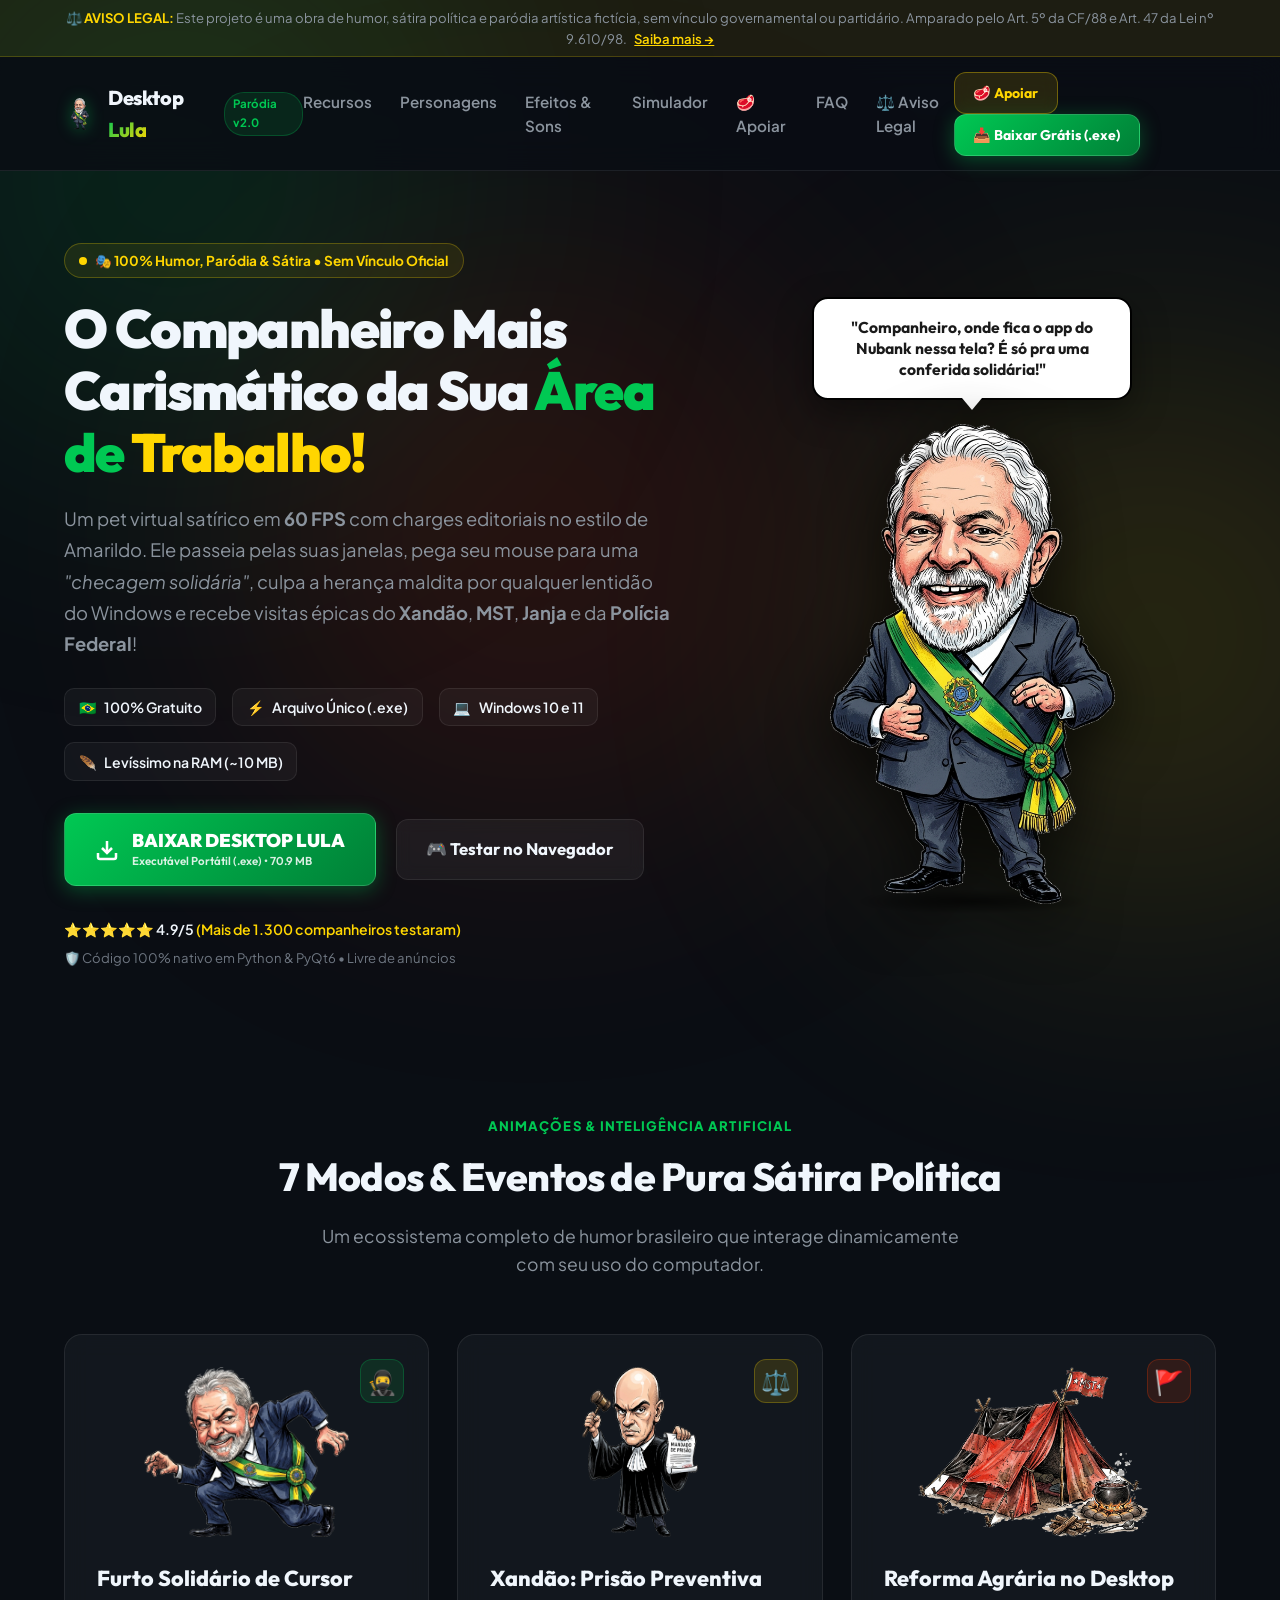
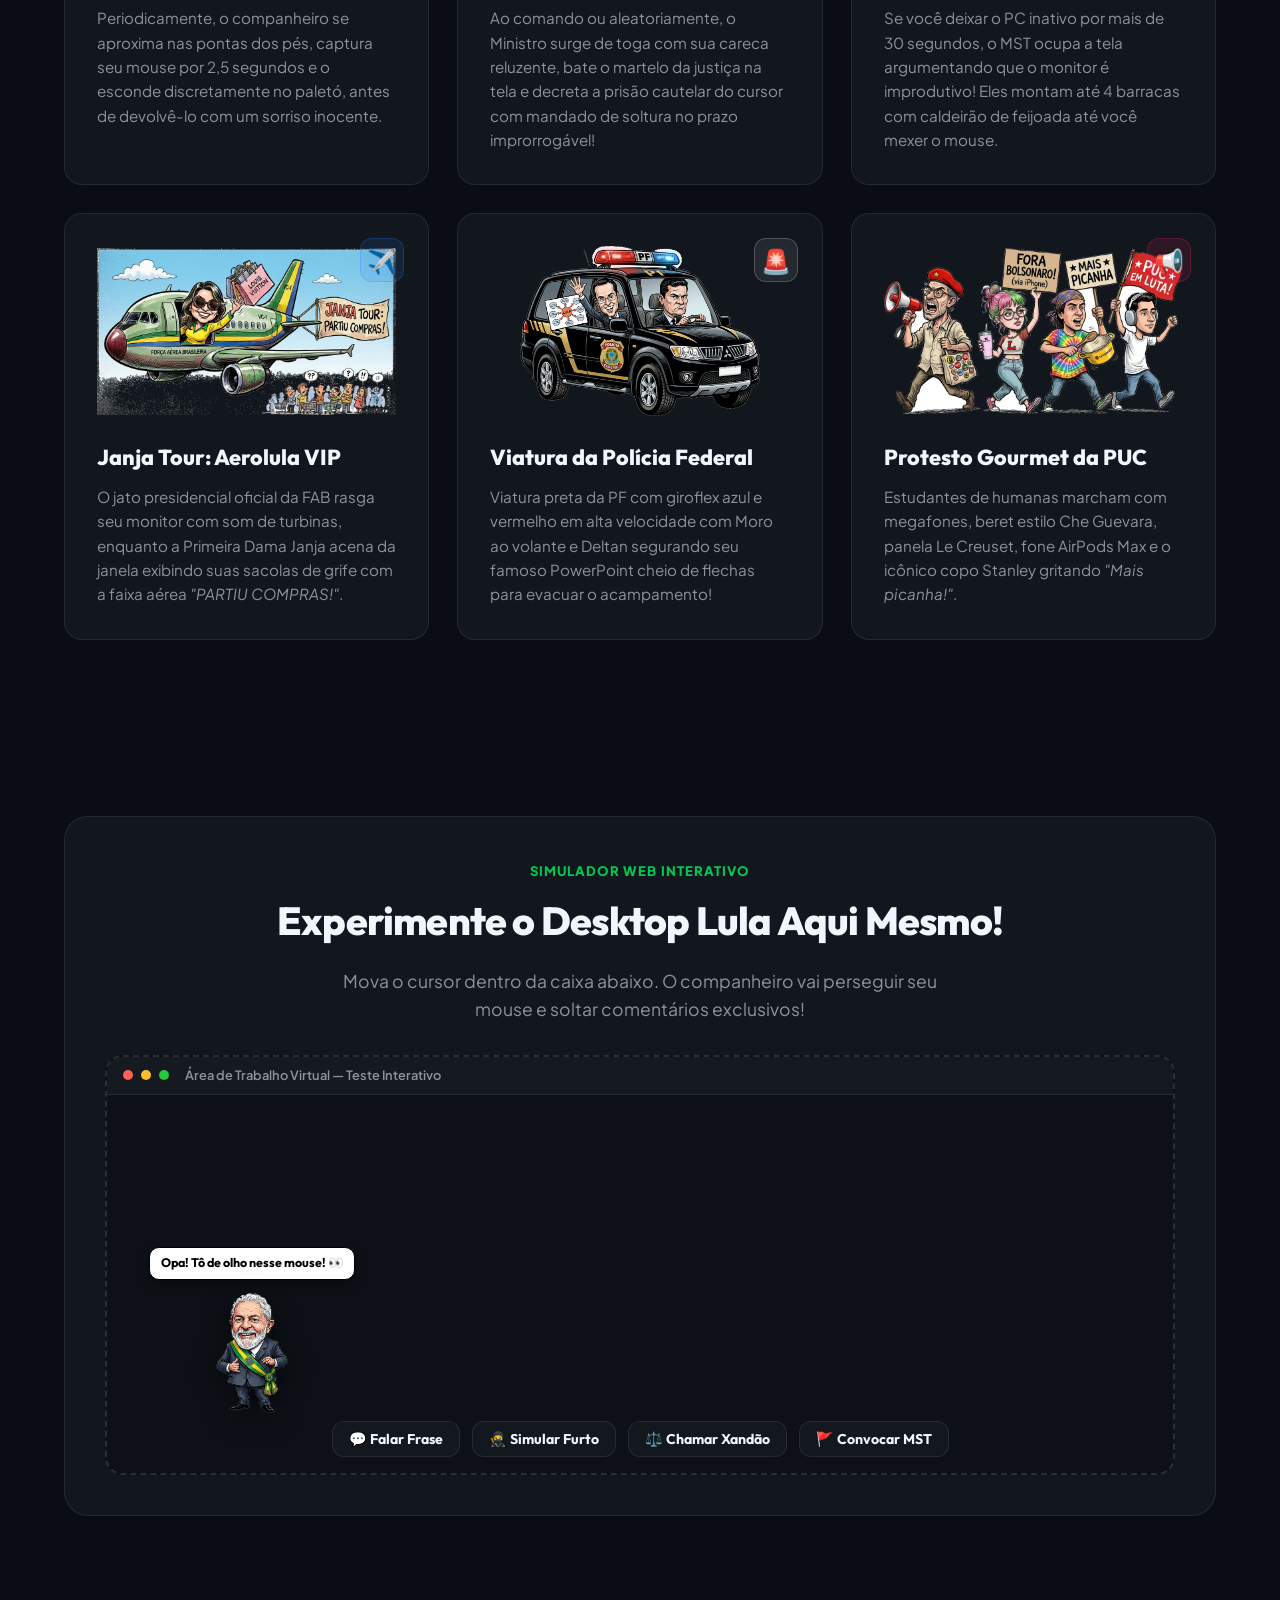
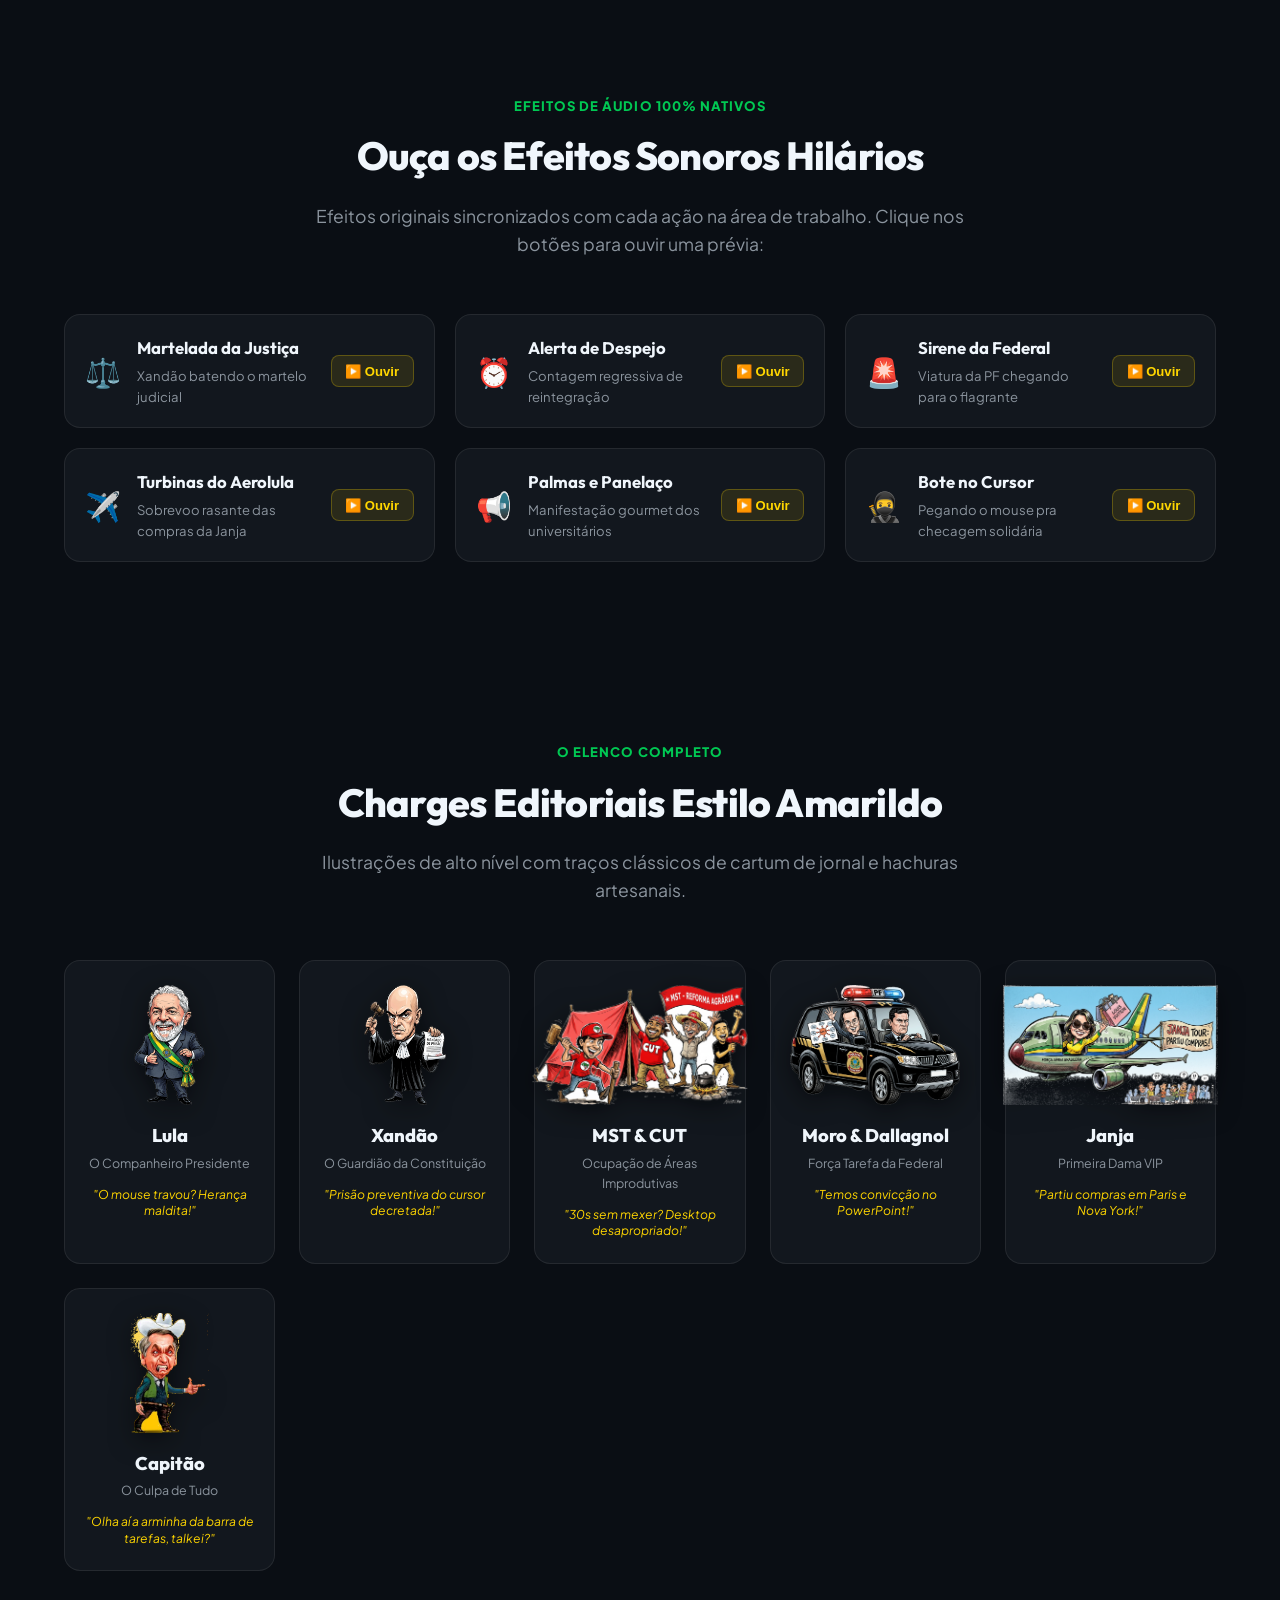
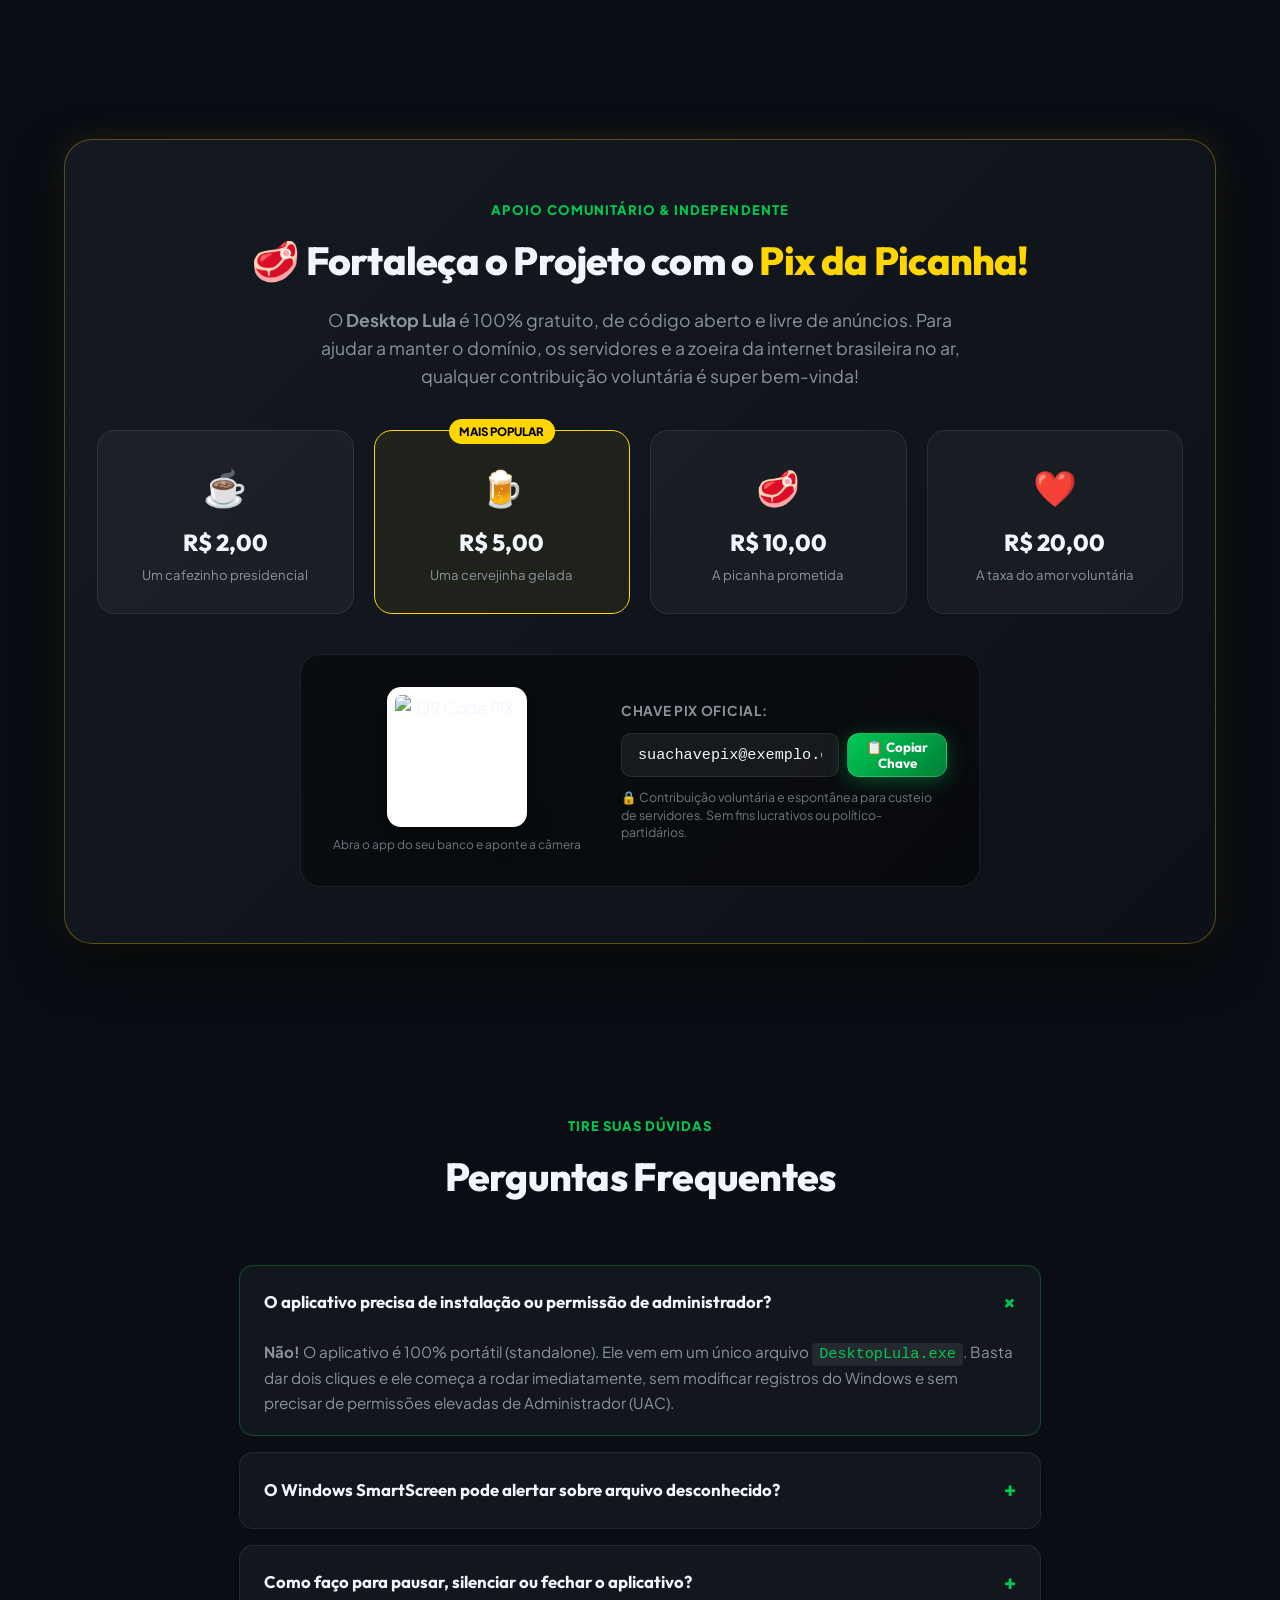
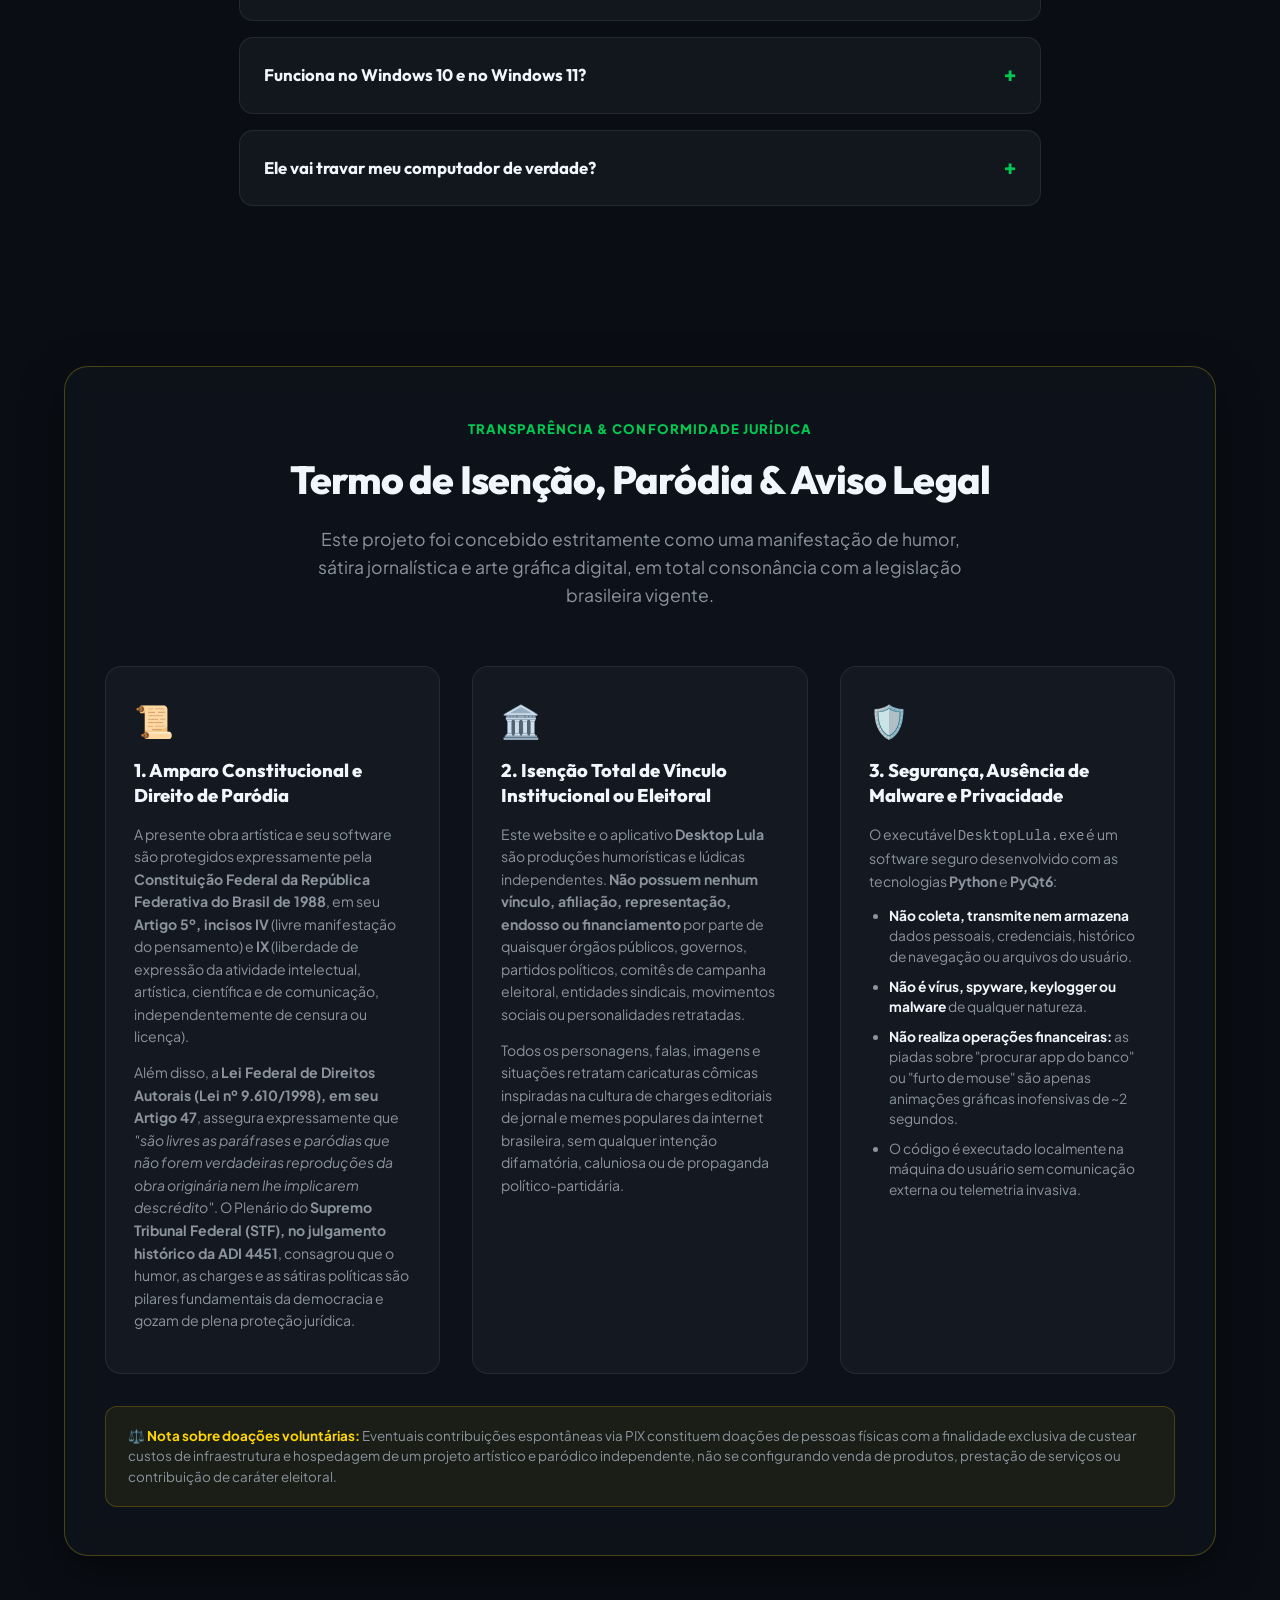
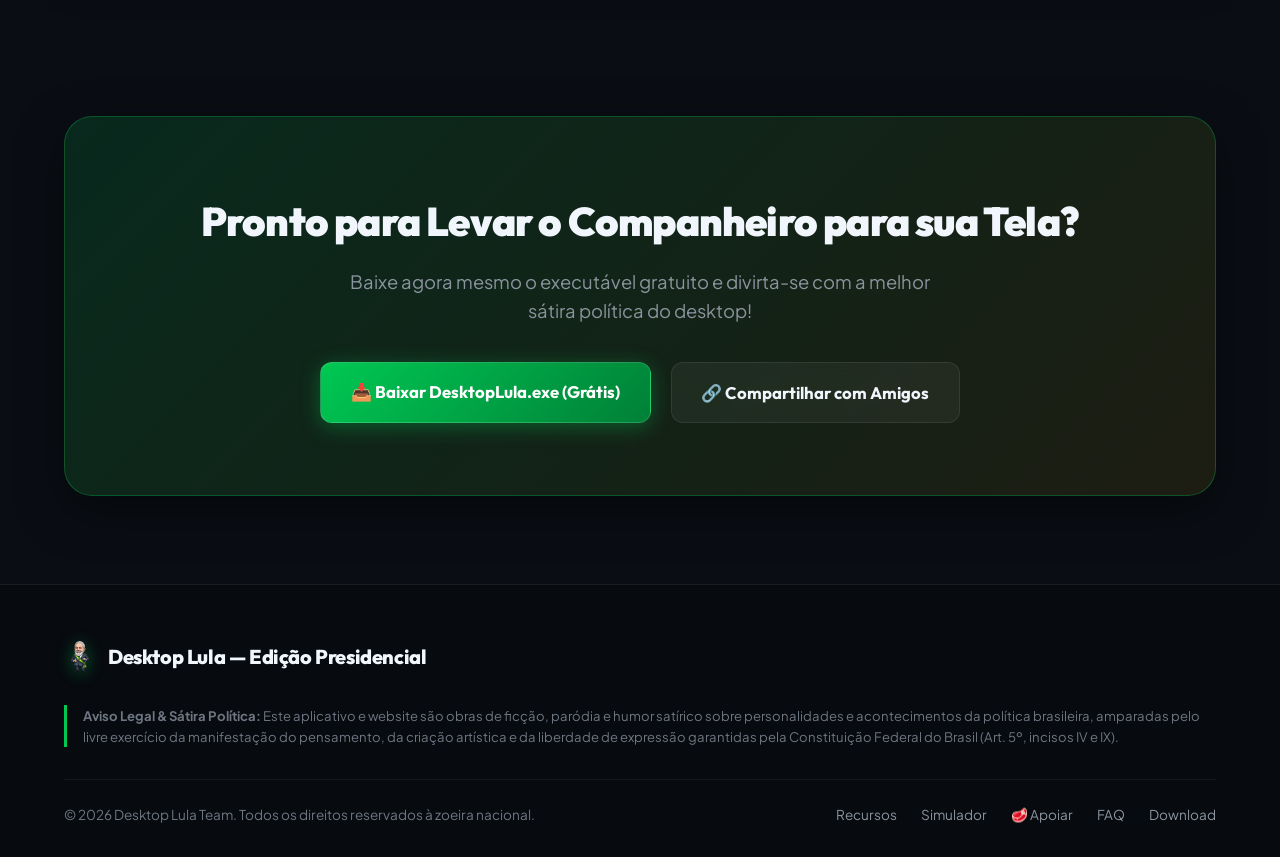
==== commit a08b14e2: "feat: adiciona secao visivel de Pix da Picanha e botao Apoiar na navbar" ====
--- a/index.html
+++ b/index.html
@@ -98,11 +98,15 @@
         <a href="#personagens">Personagens</a>
         <a href="#sons">Efeitos & Sons</a>
         <a href="#demo">Simulador</a>
+        <a href="#doacao">🥩 Apoiar</a>
         <a href="#faq">FAQ</a>
         <a href="#aviso-legal">⚖️ Aviso Legal</a>
       </nav>
 
       <div class="nav-actions">
+        <a href="#doacao" class="btn btn-secondary btn-sm nav-btn-donate">
+          <span>🥩 Apoiar</span>
+        </a>
         <a href="https://github.com/pedrocentral09/luladesktop/releases/latest/download/DesktopLula.exe" class="btn btn-primary btn-sm" download>
           <span>📥 Baixar Grátis (.exe)</span>
         </a>
@@ -430,6 +434,63 @@
           <h3 class="cast-name">Capitão</h3>
           <p class="cast-role">O Culpa de Tudo</p>
           <span class="cast-quote">"Olha aí a arminha da barra de tarefas, talkei?"</span>
+        </div>
+      </div>
+    </div>
+  </section>
+
+  
+  <!-- Seção Dedicada de Doação e Apoio Solidário -->
+  <section class="section donation-section" id="doacao">
+    <div class="container text-center">
+      <div class="donation-box-main">
+        <span class="section-tag">Apoio Comunitário & Independente</span>
+        <h2 class="section-title">🥩 Fortaleça o Projeto com o <span class="highlight-yellow">Pix da Picanha!</span></h2>
+        <p class="section-desc">
+          O <strong>Desktop Lula</strong> é 100% gratuito, de código aberto e livre de anúncios. Para ajudar a manter o domínio, os servidores e a zoeira da internet brasileira no ar, qualquer contribuição voluntária é super bem-vinda!
+        </p>
+
+        <div class="donation-page-grid">
+          <div class="donation-tiers">
+            <div class="tier-card">
+              <span class="tier-icon">☕</span>
+              <h4>R$ 2,00</h4>
+              <p>Um cafezinho presidencial</p>
+            </div>
+            <div class="tier-card featured">
+              <span class="tier-badge">Mais Popular</span>
+              <span class="tier-icon">🍺</span>
+              <h4>R$ 5,00</h4>
+              <p>Uma cervejinha gelada</p>
+            </div>
+            <div class="tier-card">
+              <span class="tier-icon">🥩</span>
+              <h4>R$ 10,00</h4>
+              <p>A picanha prometida</p>
+            </div>
+            <div class="tier-card">
+              <span class="tier-icon">❤️</span>
+              <h4>R$ 20,00</h4>
+              <p>A taxa do amor voluntária</p>
+            </div>
+          </div>
+
+          <div class="donation-pix-container">
+            <div class="pix-qr-wrap">
+              <img src="https://api.qrserver.com/v1/create-qr-code/?size=180x180&amp;data=suachavepix@exemplo.com.br" alt="QR Code PIX" id="page-pix-qr" class="page-pix-qr">
+              <span class="qr-label">Abra o app do seu banco e aponte a câmera</span>
+            </div>
+            <div class="pix-copy-wrap">
+              <label class="pix-field-label">Chave PIX Oficial:</label>
+              <div class="pix-input-group">
+                <input type="text" readonly id="page-pix-key" value="suachavepix@exemplo.com.br" class="page-pix-input">
+                <button class="btn btn-primary" id="btn-copy-page-pix">📋 Copiar Chave</button>
+              </div>
+              <p class="pix-disclaimer-mini">
+                🔒 Contribuição voluntária e espontânea para custeio de servidores. Sem fins lucrativos ou político-partidários.
+              </p>
+            </div>
+          </div>
         </div>
       </div>
     </div>
@@ -596,6 +657,7 @@
         <div class="footer-links">
           <a href="#recursos">Recursos</a>
           <a href="#demo">Simulador</a>
+        <a href="#doacao">🥩 Apoiar</a>
           <a href="#faq">FAQ</a>
           <a href="https://github.com/pedrocentral09/luladesktop/releases/latest/download/DesktopLula.exe" download>Download</a>
         </div>
--- a/styles.css
+++ b/styles.css
@@ -1309,3 +1309,170 @@
 .legal-notice-box strong {
   color: var(--color-yellow);
 }
+
+/* ==========================================================================
+   Dedicated Donation Section Styles
+   ========================================================================== */
+
+.donation-section {
+  padding: 5rem 0;
+}
+
+.donation-box-main {
+  background: linear-gradient(135deg, rgba(22, 27, 34, 0.95) 0%, rgba(13, 17, 23, 0.95) 100%);
+  border: 1px solid rgba(255, 214, 0, 0.3);
+  border-radius: 28px;
+  padding: 3.5rem 2rem;
+  box-shadow: 0 20px 50px rgba(0, 0, 0, 0.6), 0 0 30px rgba(255, 214, 0, 0.1);
+}
+
+.donation-page-grid {
+  display: flex;
+  flex-direction: column;
+  gap: 2.5rem;
+  margin-top: 2.5rem;
+}
+
+.donation-tiers {
+  display: grid;
+  grid-template-columns: repeat(auto-fit, minmax(200px, 1fr));
+  gap: 1.25rem;
+}
+
+.tier-card {
+  background: rgba(255, 255, 255, 0.04);
+  border: 1px solid var(--border-card);
+  border-radius: 18px;
+  padding: 1.75rem 1rem;
+  position: relative;
+  transition: var(--transition-fast);
+}
+
+.tier-card:hover {
+  border-color: var(--color-green);
+  transform: translateY(-3px);
+}
+
+.tier-card.featured {
+  border-color: var(--color-yellow);
+  background: rgba(255, 214, 0, 0.06);
+}
+
+.tier-badge {
+  position: absolute;
+  top: -12px;
+  left: 50%;
+  transform: translateX(-50%);
+  background: var(--color-yellow);
+  color: #000;
+  font-size: 0.72rem;
+  font-weight: 800;
+  padding: 0.2rem 0.65rem;
+  border-radius: 20px;
+  text-transform: uppercase;
+}
+
+.tier-icon {
+  font-size: 2.2rem;
+  display: block;
+  margin-bottom: 0.5rem;
+}
+
+.tier-card h4 {
+  font-family: var(--font-heading);
+  font-size: 1.45rem;
+  font-weight: 800;
+  color: var(--text-main);
+  margin-bottom: 0.2rem;
+}
+
+.tier-card p {
+  font-size: 0.82rem;
+  color: var(--text-muted);
+}
+
+.donation-pix-container {
+  display: flex;
+  flex-wrap: wrap;
+  align-items: center;
+  justify-content: center;
+  gap: 2.5rem;
+  background: rgba(0, 0, 0, 0.4);
+  border: 1px solid var(--border-card);
+  border-radius: 20px;
+  padding: 2rem;
+  max-width: 680px;
+  margin: 0 auto;
+}
+
+.pix-qr-wrap {
+  display: flex;
+  flex-direction: column;
+  align-items: center;
+  gap: 0.5rem;
+}
+
+.page-pix-qr {
+  width: 140px;
+  height: 140px;
+  background: #ffffff;
+  padding: 8px;
+  border-radius: 14px;
+  box-shadow: 0 8px 25px rgba(0, 0, 0, 0.5);
+}
+
+.qr-label {
+  font-size: 0.75rem;
+  color: var(--text-dim);
+}
+
+.pix-copy-wrap {
+  flex: 1;
+  min-width: 260px;
+  display: flex;
+  flex-direction: column;
+  gap: 0.75rem;
+  text-align: left;
+}
+
+.pix-field-label {
+  font-size: 0.85rem;
+  font-weight: 700;
+  color: var(--text-muted);
+  text-transform: uppercase;
+  letter-spacing: 0.05em;
+}
+
+.pix-input-group {
+  display: flex;
+  gap: 0.5rem;
+}
+
+.page-pix-input {
+  flex: 1;
+  background: rgba(255, 255, 255, 0.06);
+  border: 1px solid var(--border-card);
+  border-radius: 10px;
+  padding: 0.75rem 1rem;
+  color: var(--text-main);
+  font-family: monospace;
+  font-size: 0.95rem;
+  outline: none;
+}
+
+.pix-disclaimer-mini {
+  font-size: 0.78rem;
+  color: var(--text-dim);
+  line-height: 1.4;
+}
+
+.nav-btn-donate {
+  background: rgba(255, 214, 0, 0.12);
+  border-color: rgba(255, 214, 0, 0.35);
+  color: var(--color-yellow);
+}
+
+.nav-btn-donate:hover {
+  background: var(--color-yellow);
+  color: #000;
+}
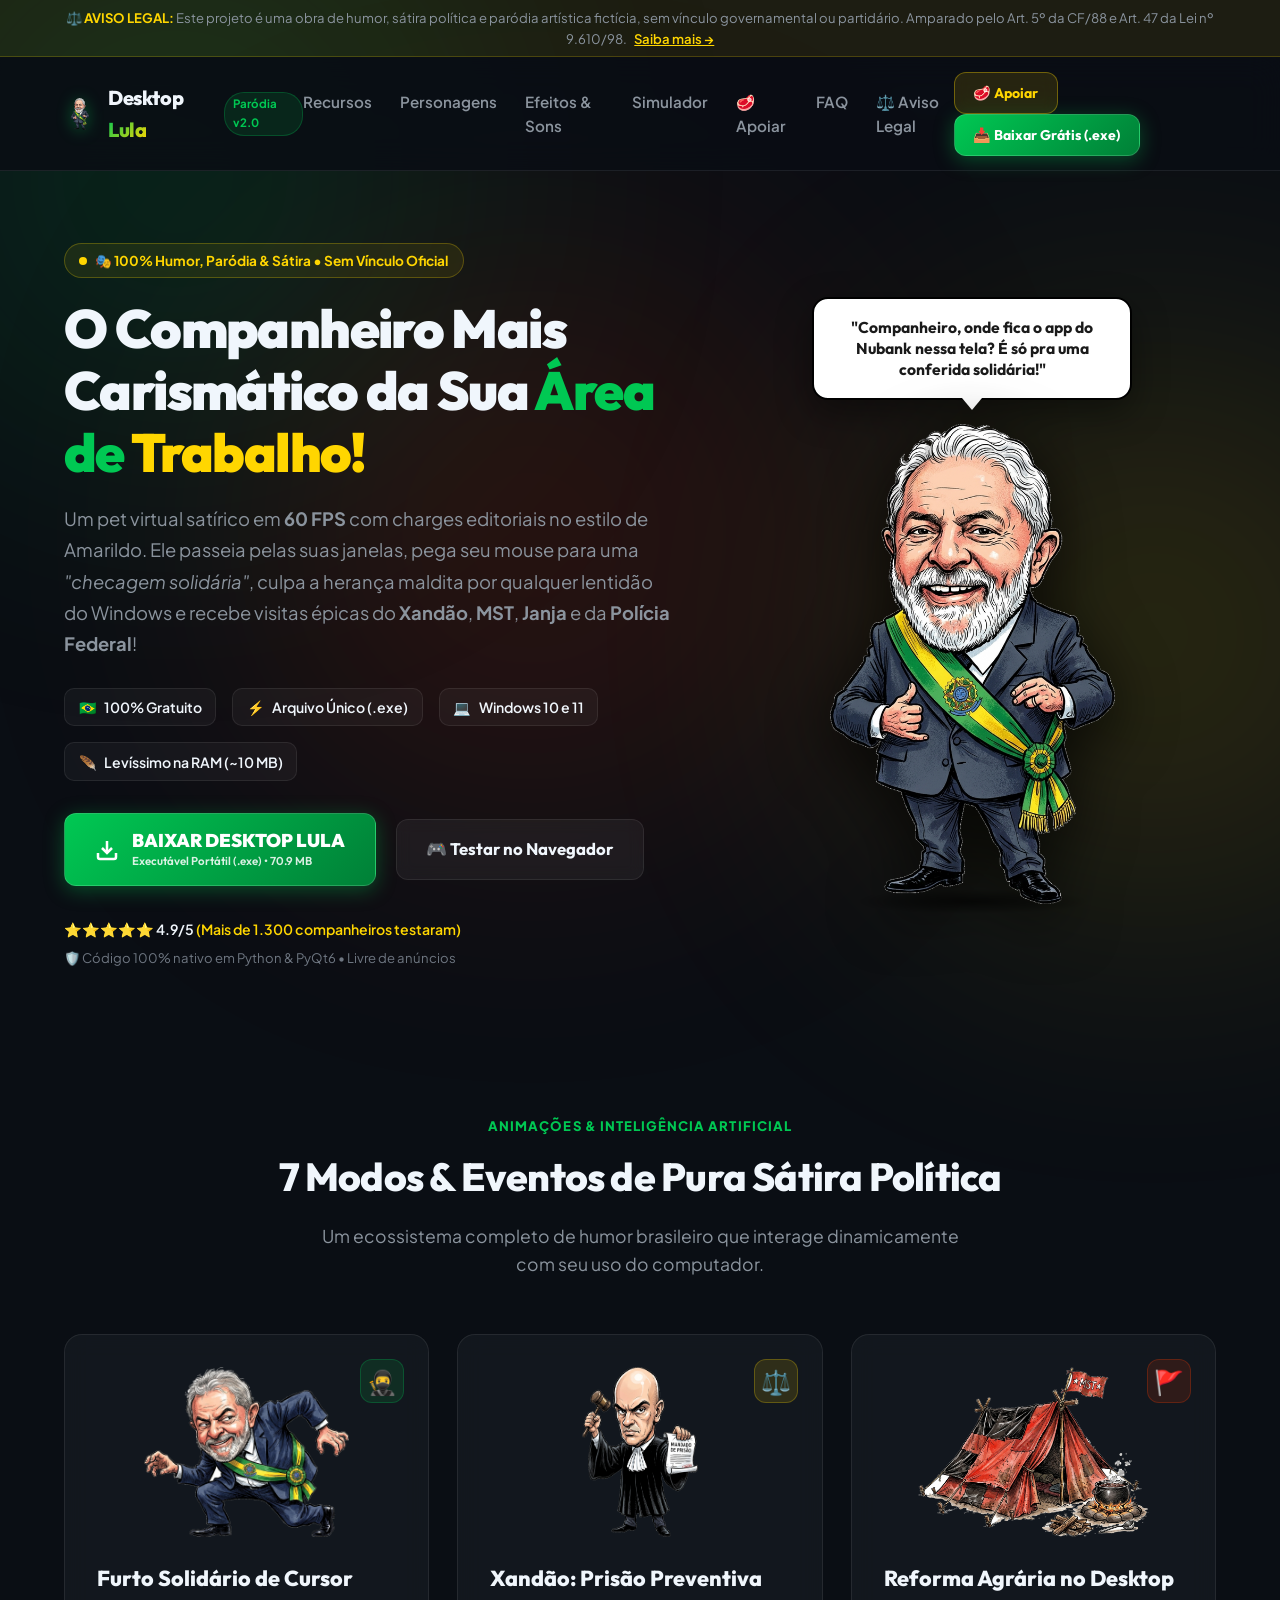
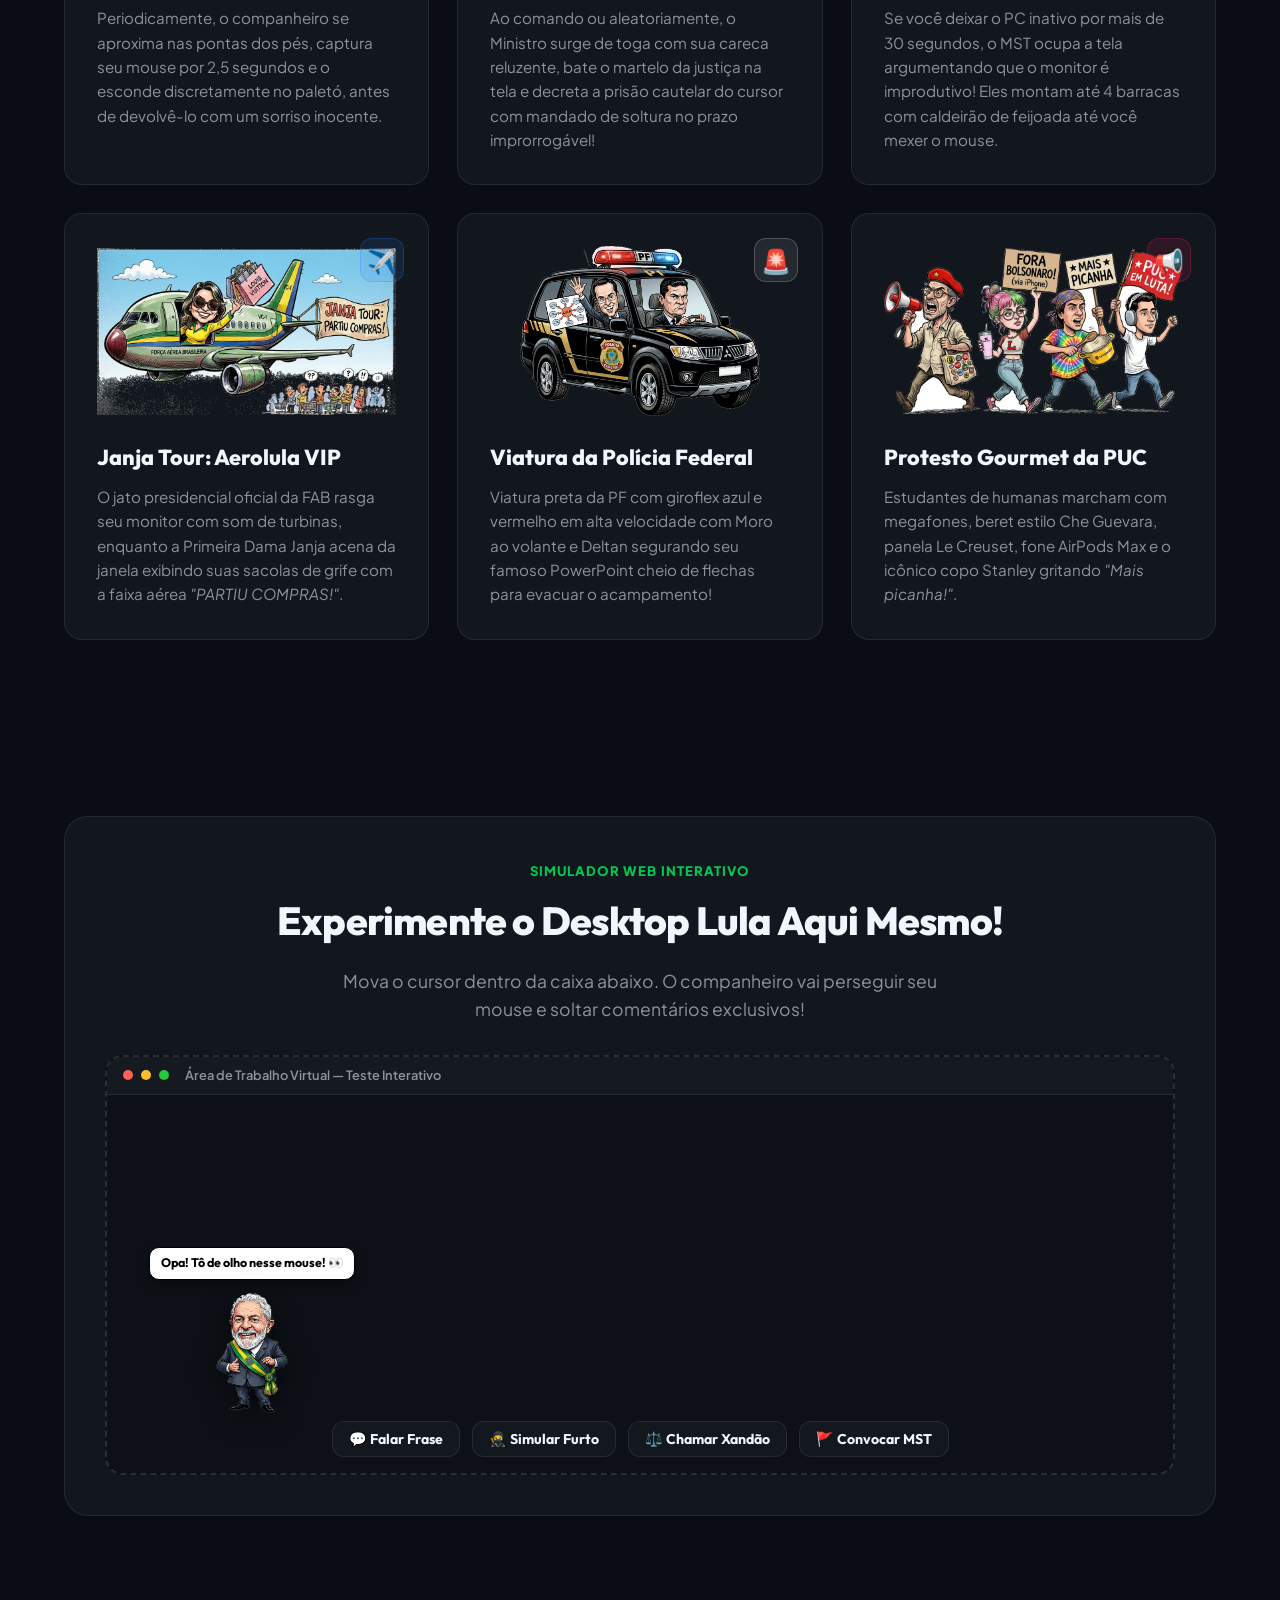
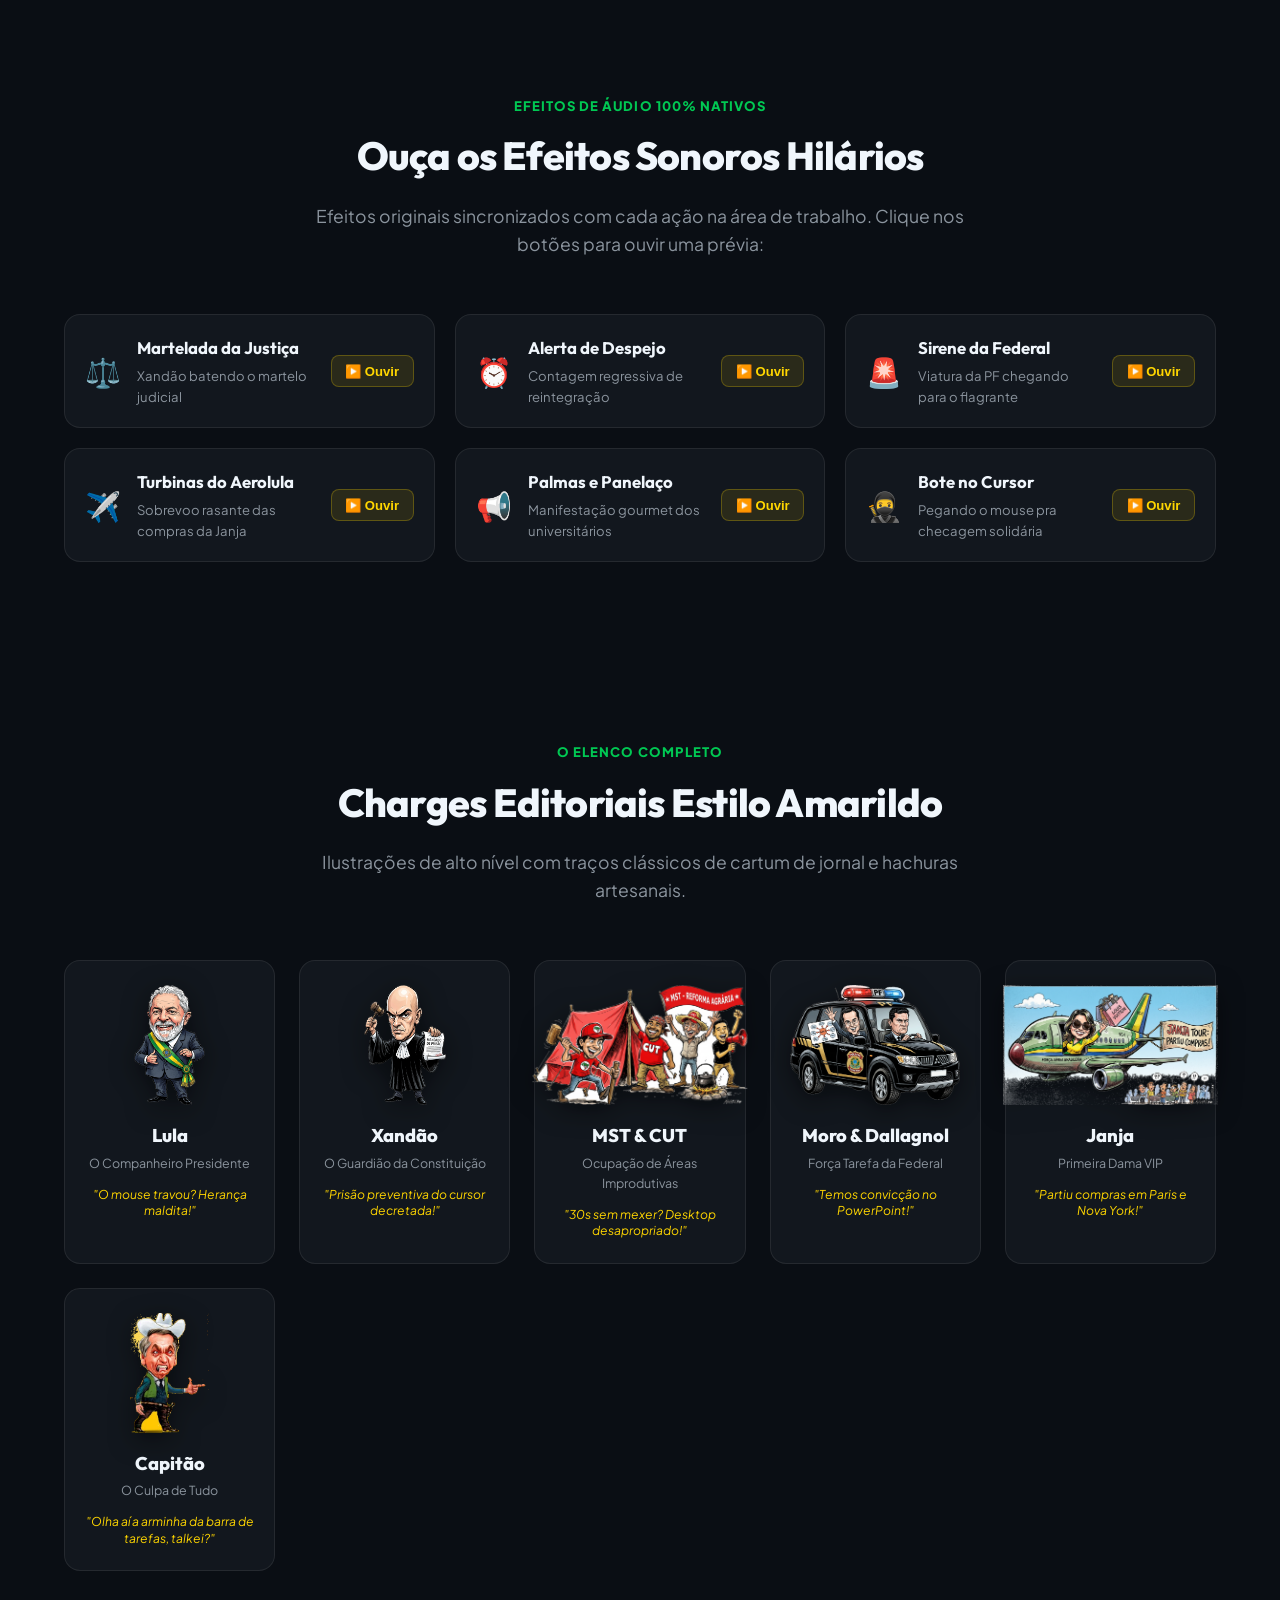
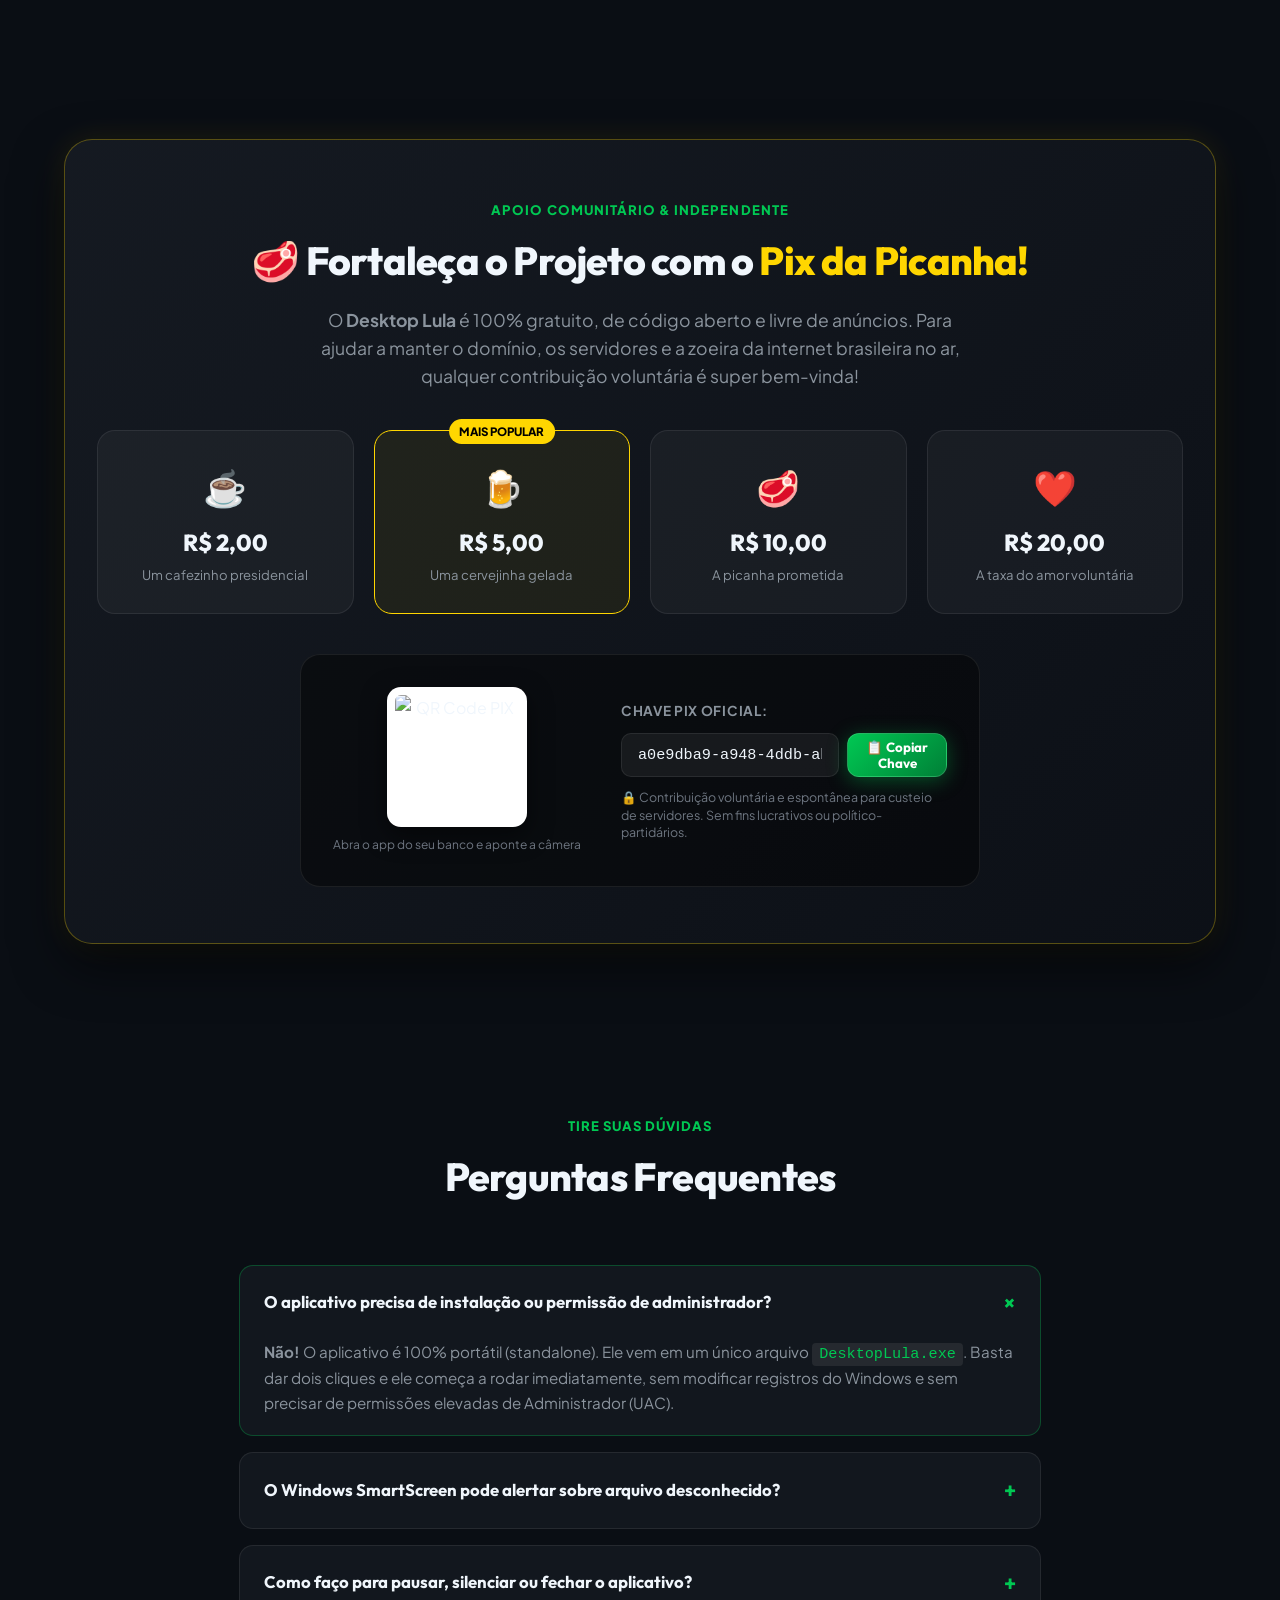
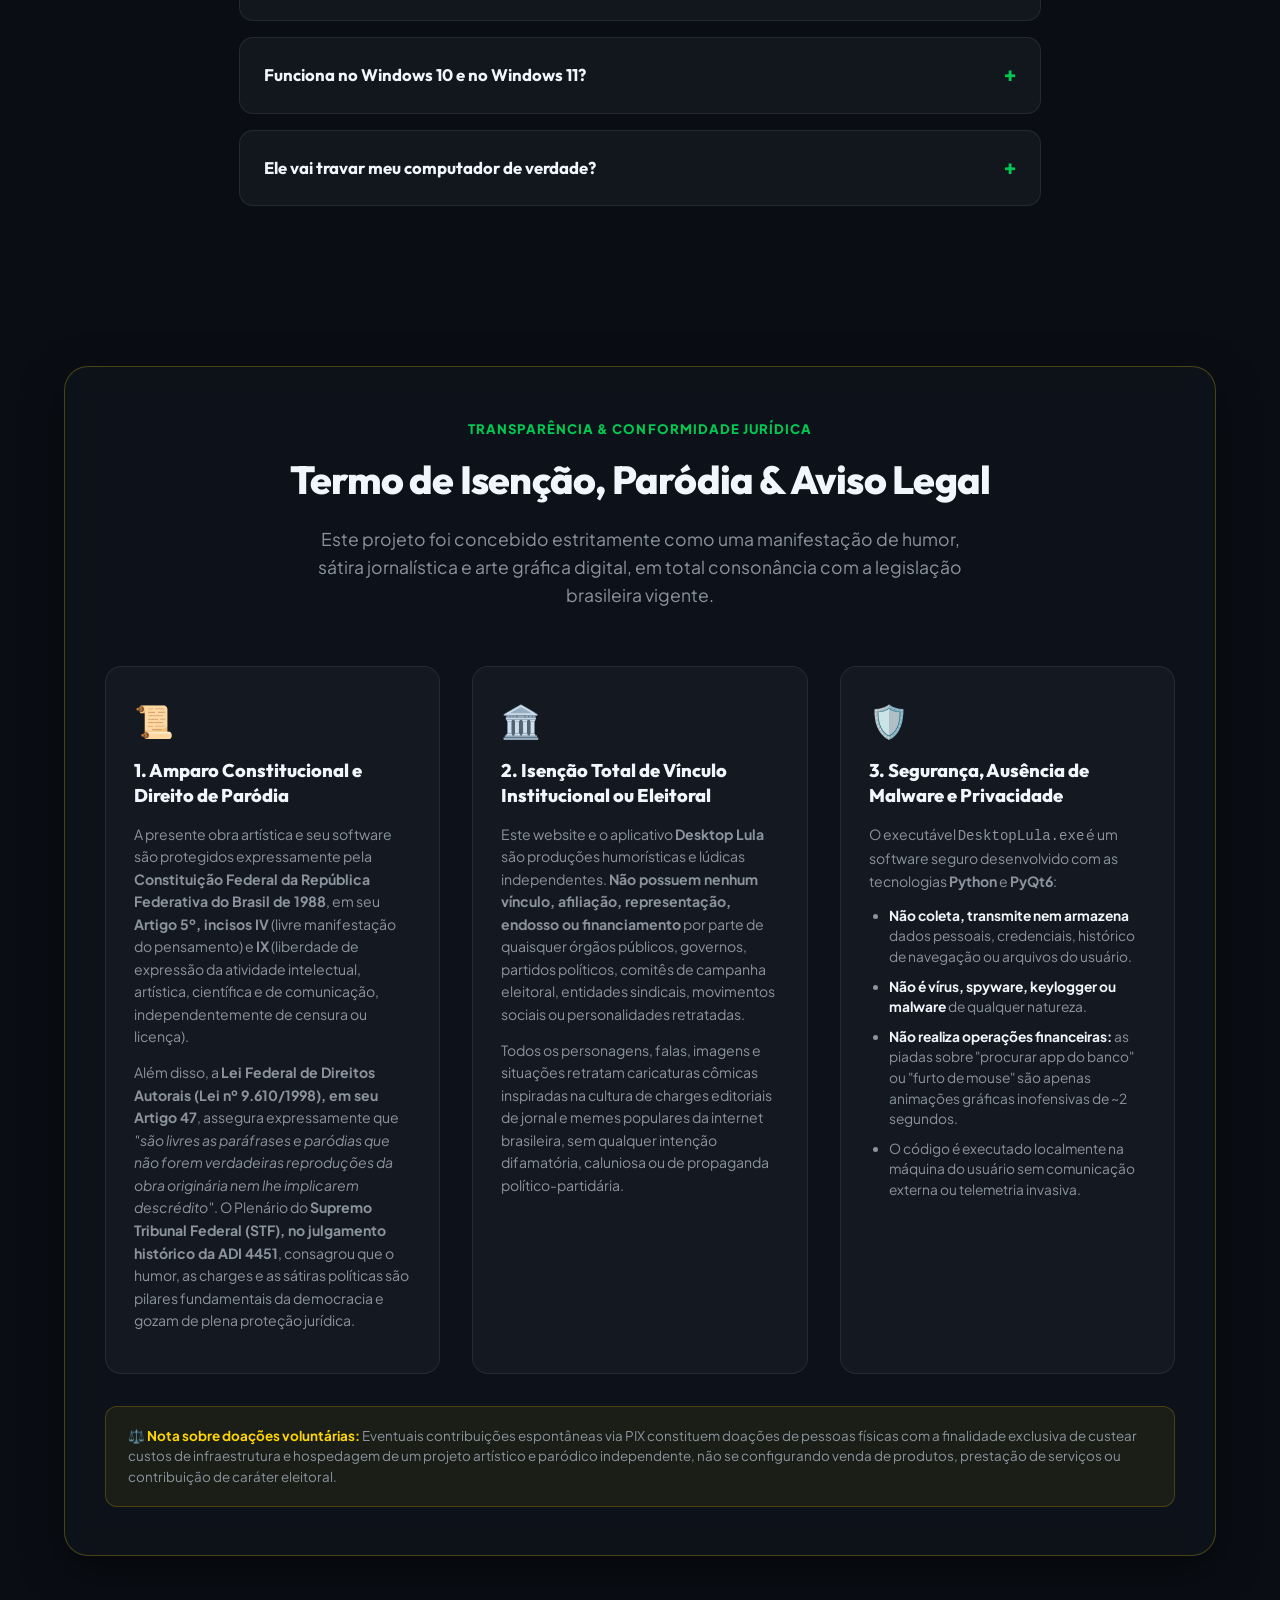
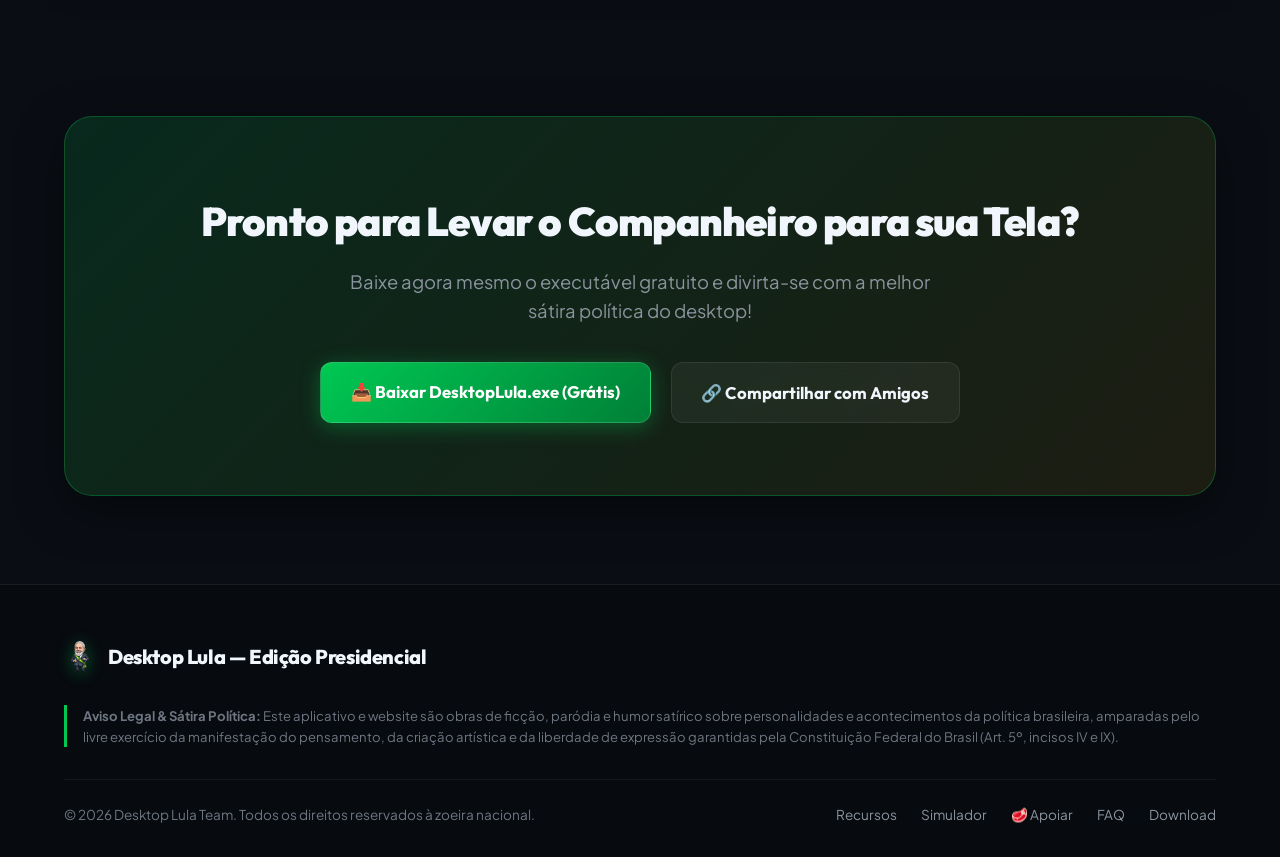
==== commit 5501ecda: "feat: adiciona chave PIX oficial e atualiza QR Codes" ====
--- a/index.html
+++ b/index.html
@@ -477,13 +477,13 @@
 
           <div class="donation-pix-container">
             <div class="pix-qr-wrap">
-              <img src="https://api.qrserver.com/v1/create-qr-code/?size=180x180&amp;data=suachavepix@exemplo.com.br" alt="QR Code PIX" id="page-pix-qr" class="page-pix-qr">
+              <img src="https://api.qrserver.com/v1/create-qr-code/?size=180x180&amp;data=a0e9dba9-a948-4ddb-abc4-04b74224f15b" alt="QR Code PIX" id="page-pix-qr" class="page-pix-qr">
               <span class="qr-label">Abra o app do seu banco e aponte a câmera</span>
             </div>
             <div class="pix-copy-wrap">
               <label class="pix-field-label">Chave PIX Oficial:</label>
               <div class="pix-input-group">
-                <input type="text" readonly id="page-pix-key" value="suachavepix@exemplo.com.br" class="page-pix-input">
+                <input type="text" readonly id="page-pix-key" value="a0e9dba9-a948-4ddb-abc4-04b74224f15b" class="page-pix-input">
                 <button class="btn btn-primary" id="btn-copy-page-pix">📋 Copiar Chave</button>
               </div>
               <p class="pix-disclaimer-mini">
@@ -697,14 +697,14 @@
         <div class="pix-info">
           <span class="pix-label">Chave PIX (Aleatória / E-mail):</span>
           <div class="pix-key-wrapper">
-            <input type="text" readonly id="pix-key-input" value="suachavepix@exemplo.com.br" class="pix-input">
+            <input type="text" readonly id="pix-key-input" value="a0e9dba9-a948-4ddb-abc4-04b74224f15b" class="pix-input">
             <button class="btn btn-sm btn-primary" id="btn-copy-pix">
               <span id="copy-pix-text">📋 Copiar Chave</span>
             </button>
           </div>
         </div>
         <div class="pix-qr-section">
-          <img src="https://api.qrserver.com/v1/create-qr-code/?size=140x140&data=suachavepix@exemplo.com.br" alt="QR Code PIX" id="pix-qr-img" class="pix-qr">
+          <img src="https://api.qrserver.com/v1/create-qr-code/?size=140x140&data=a0e9dba9-a948-4ddb-abc4-04b74224f15b" alt="QR Code PIX" id="pix-qr-img" class="pix-qr">
           <span class="pix-qr-hint">Abra o app do seu banco e aponte a câmera</span>
         </div>
       </div>
